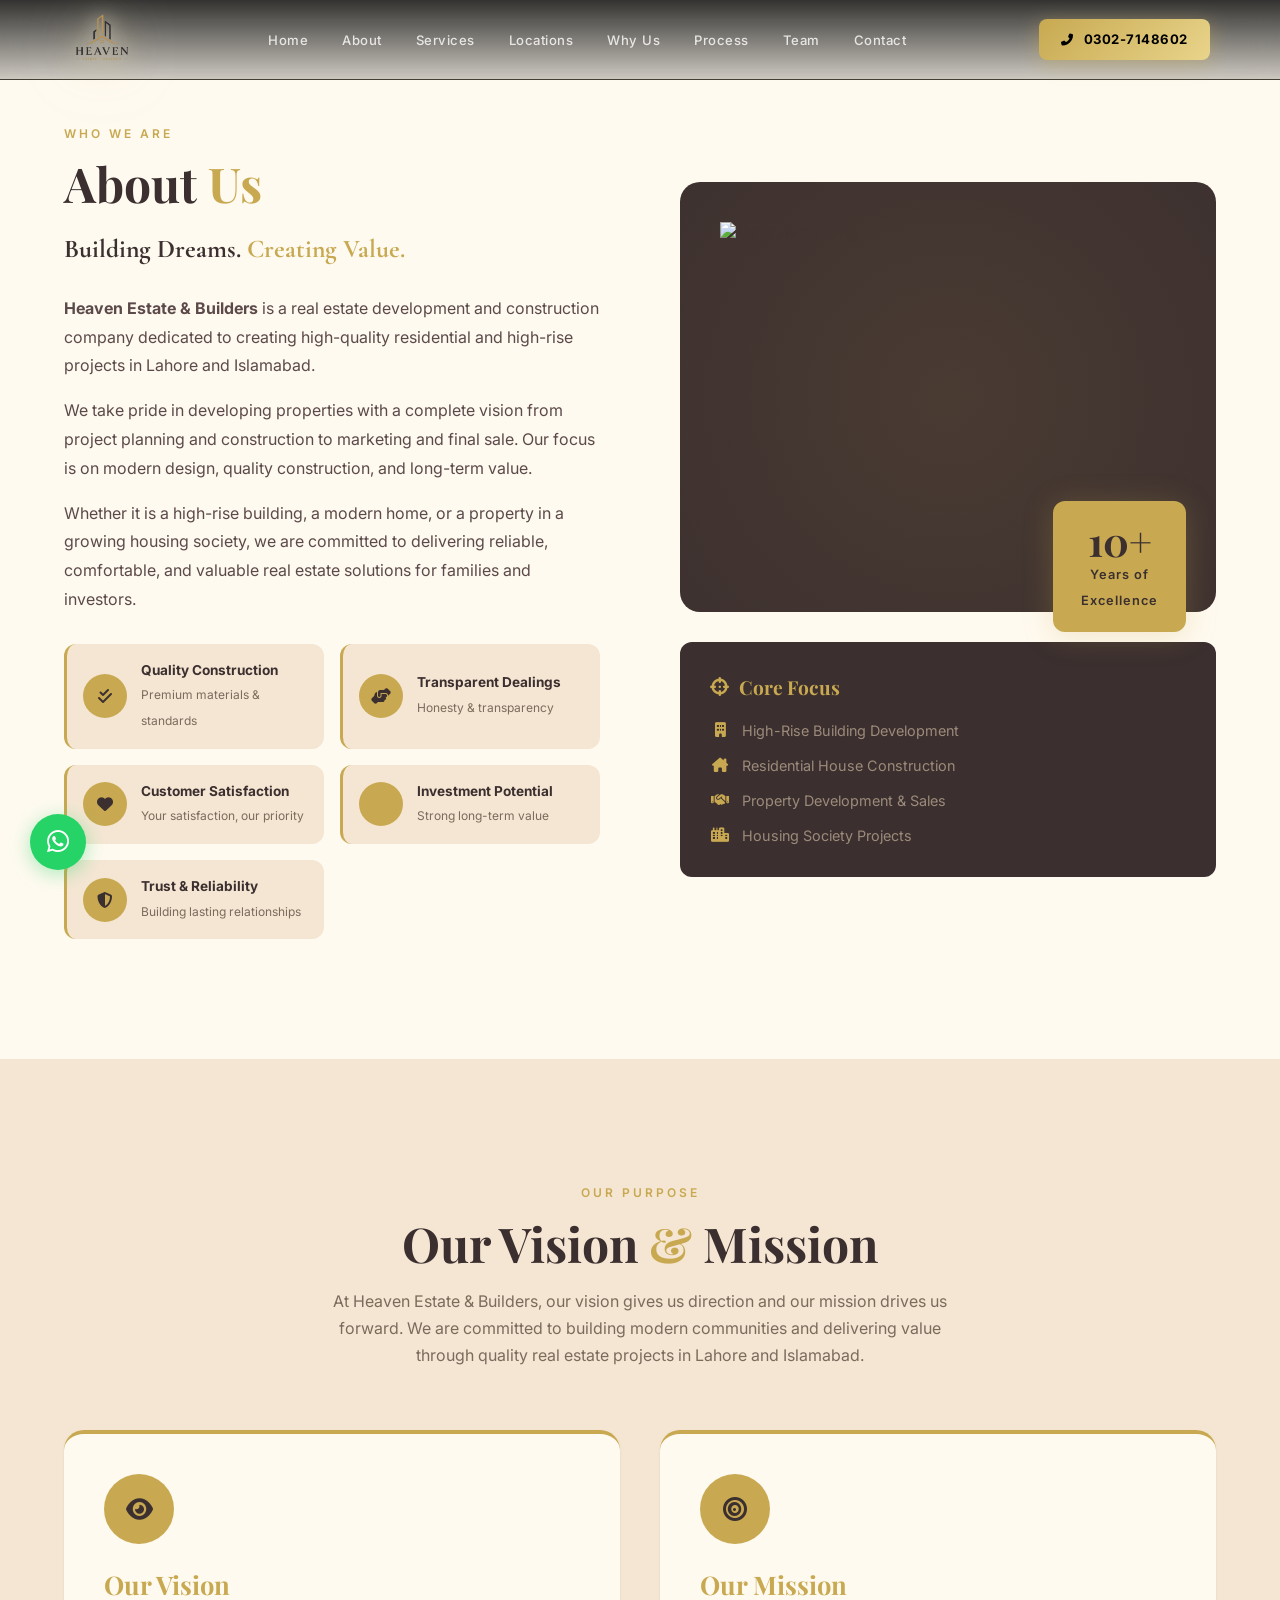
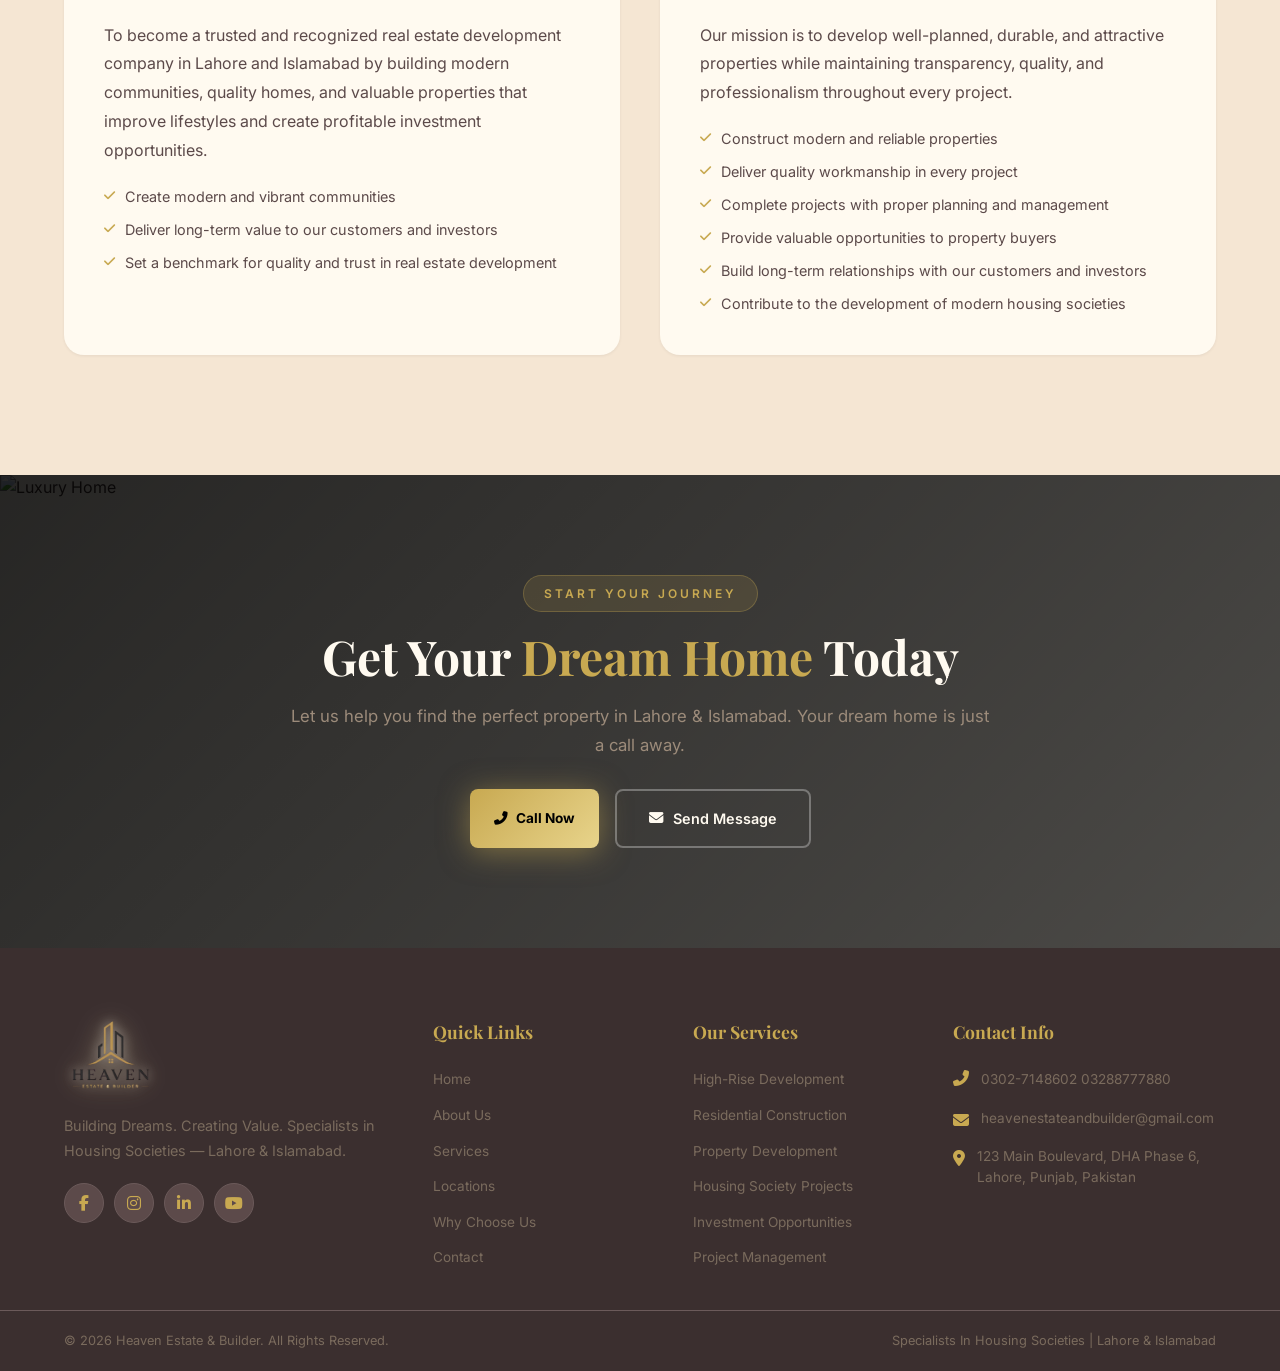
==== about.html @ 67cd6f7b "Multi-page redesign with creamy color scheme" ====
<!DOCTYPE html>
<html lang="en">
<head>
    <meta charset="UTF-8">
    <meta name="viewport" content="width=device-width, initial-scale=1.0">
    <meta http-equiv="Cache-Control" content="no-cache, no-store, must-revalidate">
    <meta http-equiv="Pragma" content="no-cache">
    <meta http-equiv="Expires" content="0">
    <title>About Us | Heaven Estate & Builder</title>
    <meta name="description" content="Learn about Heaven Estate & Builder - our vision, mission, values, and commitment to building quality real estate in Lahore and Islamabad.">
    <link rel="preconnect" href="https://fonts.googleapis.com">
    <link rel="preconnect" href="https://fonts.gstatic.com" crossorigin>
    <link href="https://fonts.googleapis.com/css2?family=Playfair+Display:ital,wght@0,400;0,500;0,600;0,700;0,800;1,400;1,500&family=Inter:wght@300;400;500;600;700&family=Cormorant+Garamond:ital,wght@0,400;0,500;0,600;0,700;1,400;1,500&display=swap" rel="stylesheet">
    <link rel="stylesheet" href="https://cdnjs.cloudflare.com/ajax/libs/font-awesome/6.5.1/css/all.min.css">
    <link rel="stylesheet" href="css/style.css?v=2">
</head>
<body>

    <!-- Preloader -->
    <div id="preloader">
        <div class="preloader-inner">
            <div class="preloader-text-block">
                <div class="preloader-title">HEAVEN</div>
                <div class="preloader-sub">ESTATE & BUILDER</div>
            </div>
            <div class="preloader-bar">
                <div class="preloader-progress"></div>
            </div>
        </div>
    </div>

    <!-- Navigation -->
    <header class="header" id="header">
        <div class="header-container">
            <a href="index.html" class="logo">
                <img src="images/Logo.png" alt="Heaven Estate & Builder" class="logo-img">
            </a>

            <nav class="nav" id="nav">
                <ul class="nav-list">
                    <li><a href="index.html" class="nav-link">Home</a></li>
                    <li><a href="about.html" class="nav-link active">About</a></li>
                    <li><a href="services.html" class="nav-link">Services</a></li>
                    <li><a href="locations.html" class="nav-link">Locations</a></li>
                    <li><a href="why-us.html" class="nav-link">Why Us</a></li>
                    <li><a href="process.html" class="nav-link">Process</a></li>
                    <li><a href="team.html" class="nav-link">Team</a></li>
                    <li><a href="contact.html" class="nav-link">Contact</a></li>
                </ul>
            </nav>

            <div class="header-actions">
                <a href="tel:03027148602" class="header-phone">
                    <i class="fas fa-phone-alt"></i>
                    <span>0302-7148602</span>
                </a>
                <button class="menu-toggle" id="menuToggle" aria-label="Toggle menu">
                    <span></span>
                    <span></span>
                    <span></span>
                </button>
            </div>
        </div>
    </header>

    <!-- Mobile Menu Overlay -->
    <div class="mobile-menu" id="mobileMenu">
        <div class="mobile-menu-content">
            <ul class="mobile-nav-list">
                <li><a href="index.html">Home</a></li>
                <li><a href="about.html">About</a></li>
                <li><a href="services.html">Services</a></li>
                <li><a href="locations.html">Locations</a></li>
                <li><a href="why-us.html">Why Us</a></li>
                <li><a href="process.html">Process</a></li>
                <li><a href="team.html">Team</a></li>
                <li><a href="contact.html">Contact</a></li>
            </ul>
            <div class="mobile-menu-footer">
                <a href="tel:03027148602" class="mobile-phone">
                    <i class="fas fa-phone-alt"></i> 0302-7148602
                </a>
                <a href="tel:03288777880" class="mobile-phone">
                    <i class="fas fa-phone-alt"></i> 03288777880
                </a>
            </div>
        </div>
    </div>

    <!-- About Section -->
    <section id="about" class="section about">
        <div class="container">
            <div class="about-grid">
                <div class="about-content" data-animate="fade-right">
                    <span class="section-label">WHO WE ARE</span>
                    <h2 class="section-title">About <span class="text-gold">Us</span></h2>
                    <h3 class="section-subtitle">Building Dreams. <span class="text-gold">Creating Value.</span></h3>
                    <div class="about-text">
                        <p><strong>Heaven Estate & Builders</strong> is a real estate development and construction company dedicated to creating high-quality residential and high-rise projects in Lahore and Islamabad.</p>
                        <p>We take pride in developing properties with a complete vision from project planning and construction to marketing and final sale. Our focus is on modern design, quality construction, and long-term value.</p>
                        <p>Whether it is a high-rise building, a modern home, or a property in a growing housing society, we are committed to delivering reliable, comfortable, and valuable real estate solutions for families and investors.</p>
                    </div>
                    <div class="about-values">
                        <div class="value-item">
                            <div class="value-icon"><i class="fas fa-check-double"></i></div>
                            <div class="value-content">
                                <strong>Quality Construction</strong>
                                <span>Premium materials & standards</span>
                            </div>
                        </div>
                        <div class="value-item">
                            <div class="value-icon"><i class="fas fa-handshake-angle"></i></div>
                            <div class="value-content">
                                <strong>Transparent Dealings</strong>
                                <span>Honesty & transparency</span>
                            </div>
                        </div>
                        <div class="value-item">
                            <div class="value-icon"><i class="fas fa-heart"></i></div>
                            <div class="value-content">
                                <strong>Customer Satisfaction</strong>
                                <span>Your satisfaction, our priority</span>
                            </div>
                        </div>
                        <div class="value-item">
                            <div class="value-icon"><i class="fas fa-trending-up"></i></div>
                            <div class="value-content">
                                <strong>Investment Potential</strong>
                                <span>Strong long-term value</span>
                            </div>
                        </div>
                        <div class="value-item">
                            <div class="value-icon"><i class="fas fa-shield-halved"></i></div>
                            <div class="value-content">
                                <strong>Trust & Reliability</strong>
                                <span>Building lasting relationships</span>
                            </div>
                        </div>
                    </div>
                </div>
                <div class="about-visual" data-animate="fade-left">
                    <div class="about-image-stack">
                        <div class="about-img-main">
                            <img src="https://images.unsplash.com/photo-1545324418-cc1a3fa10c00?w=600&q=80" alt="Modern Building" class="about-building-img">
                        </div>
                        <div class="about-experience">
                            <span class="exp-number">10+</span>
                            <span class="exp-text">Years of<br>Excellence</span>
                        </div>
                    </div>
                    <div class="core-focus">
                        <h4><i class="fas fa-crosshairs"></i> Core Focus</h4>
                        <ul>
                            <li><i class="fas fa-building"></i> High-Rise Building Development</li>
                            <li><i class="fas fa-house-chimney"></i> Residential House Construction</li>
                            <li><i class="fas fa-handshake"></i> Property Development & Sales</li>
                            <li><i class="fas fa-city"></i> Housing Society Projects</li>
                        </ul>
                    </div>
                </div>
            </div>
        </div>
    </section>

    <!-- Vision & Mission -->
    <section class="section vision-mission">
        <div class="container">
            <div class="vm-header" data-animate="fade-up">
                <span class="section-label">OUR PURPOSE</span>
                <h2 class="section-title">Our Vision <span class="text-gold">&</span> Mission</h2>
                <p class="section-desc">At Heaven Estate & Builders, our vision gives us direction and our mission drives us forward. We are committed to building modern communities and delivering value through quality real estate projects in Lahore and Islamabad.</p>
            </div>
            <div class="vm-grid">
                <div class="vm-card" data-animate="fade-right">
                    <div class="vm-card-icon">
                        <i class="fas fa-eye"></i>
                    </div>
                    <h3>Our Vision</h3>
                    <p>To become a trusted and recognized real estate development company in Lahore and Islamabad by building modern communities, quality homes, and valuable properties that improve lifestyles and create profitable investment opportunities.</p>
                    <ul class="vm-list">
                        <li><i class="fas fa-check"></i> Create modern and vibrant communities</li>
                        <li><i class="fas fa-check"></i> Deliver long-term value to our customers and investors</li>
                        <li><i class="fas fa-check"></i> Set a benchmark for quality and trust in real estate development</li>
                    </ul>
                </div>
                <div class="vm-card" data-animate="fade-left">
                    <div class="vm-card-icon">
                        <i class="fas fa-bullseye"></i>
                    </div>
                    <h3>Our Mission</h3>
                    <p>Our mission is to develop well-planned, durable, and attractive properties while maintaining transparency, quality, and professionalism throughout every project.</p>
                    <ul class="vm-list">
                        <li><i class="fas fa-check"></i> Construct modern and reliable properties</li>
                        <li><i class="fas fa-check"></i> Deliver quality workmanship in every project</li>
                        <li><i class="fas fa-check"></i> Complete projects with proper planning and management</li>
                        <li><i class="fas fa-check"></i> Provide valuable opportunities to property buyers</li>
                        <li><i class="fas fa-check"></i> Build long-term relationships with our customers and investors</li>
                        <li><i class="fas fa-check"></i> Contribute to the development of modern housing societies</li>
                    </ul>
                </div>
            </div>
        </div>
    </section>

    <!-- CTA Banner -->
    <section class="cta-banner">
        <div class="cta-bg">
            <img src="https://images.unsplash.com/photo-1600596542815-ffad4c1539a9?w=1920&q=80" alt="Luxury Home" class="cta-bg-img">
            <div class="cta-overlay"></div>
        </div>
        <div class="container">
            <div class="cta-content" data-animate="fade-up">
                <span class="cta-label">START YOUR JOURNEY</span>
                <h2>Get Your <span class="text-gold">Dream Home</span> Today</h2>
                <p>Let us help you find the perfect property in Lahore & Islamabad. Your dream home is just a call away.</p>
                <div class="cta-buttons">
                    <a href="tel:03027148602" class="btn btn-primary">
                        <i class="fas fa-phone-alt"></i>
                        <span>Call Now</span>
                    </a>
                    <a href="contact.html" class="btn btn-outline-light">
                        <i class="fas fa-envelope"></i>
                        <span>Send Message</span>
                    </a>
                </div>
            </div>
        </div>
    </section>

    <!-- Footer -->
    <footer class="footer">
        <div class="footer-main">
            <div class="container">
                <div class="footer-grid">
                    <div class="footer-brand">
                        <a href="index.html" class="footer-logo">
                            <img src="images/Logo.png" alt="Heaven Estate & Builder" class="footer-logo-img">
                        </a>
                        <p>Building Dreams. Creating Value. Specialists in Housing Societies — Lahore & Islamabad.</p>
                        <div class="footer-social">
                            <a href="#"><i class="fab fa-facebook-f"></i></a>
                            <a href="#"><i class="fab fa-instagram"></i></a>
                            <a href="#"><i class="fab fa-linkedin-in"></i></a>
                            <a href="#"><i class="fab fa-youtube"></i></a>
                        </div>
                    </div>
                    <div class="footer-links">
                        <h4>Quick Links</h4>
                        <ul>
                            <li><a href="index.html">Home</a></li>
                            <li><a href="about.html">About Us</a></li>
                            <li><a href="services.html">Services</a></li>
                            <li><a href="locations.html">Locations</a></li>
                            <li><a href="why-us.html">Why Choose Us</a></li>
                            <li><a href="contact.html">Contact</a></li>
                        </ul>
                    </div>
                    <div class="footer-links">
                        <h4>Our Services</h4>
                        <ul>
                            <li><a href="services.html">High-Rise Development</a></li>
                            <li><a href="services.html">Residential Construction</a></li>
                            <li><a href="services.html">Property Development</a></li>
                            <li><a href="services.html">Housing Society Projects</a></li>
                            <li><a href="services.html">Investment Opportunities</a></li>
                            <li><a href="services.html">Project Management</a></li>
                        </ul>
                    </div>
                    <div class="footer-contact">
                        <h4>Contact Info</h4>
                        <div class="fc-item">
                            <i class="fas fa-phone-alt"></i>
                            <div>
                                <a href="tel:03027148602">0302-7148602</a>
                                <a href="tel:03288777880">03288777880</a>
                            </div>
                        </div>
                        <div class="fc-item">
                            <i class="fas fa-envelope"></i>
                            <a href="mailto:heavenestateandbuilder@gmail.com">heavenestateandbuilder@gmail.com</a>
                        </div>
                        <div class="fc-item">
                            <i class="fas fa-location-dot"></i>
                            <p>123 Main Boulevard, DHA Phase 6,<br>Lahore, Punjab, Pakistan</p>
                        </div>
                    </div>
                </div>
            </div>
        </div>
        <div class="footer-bottom">
            <div class="container">
                <p>&copy; 2026 Heaven Estate & Builder. All Rights Reserved.</p>
                <p>Specialists In Housing Societies | Lahore & Islamabad</p>
            </div>
        </div>
    </footer>

    <!-- Back to Top -->
    <button class="back-to-top" id="backToTop" aria-label="Back to top">
        <i class="fas fa-chevron-up"></i>
    </button>

    <!-- WhatsApp -->
    <a href="https://wa.me/923027148602" class="whatsapp-float" target="_blank" aria-label="Chat on WhatsApp">
        <i class="fab fa-whatsapp"></i>
    </a>

    <script src="js/main.js?v=2"></script>
</body>
</html>
---- css/style.css ----
/* ============================================
   HEAVEN ESTATE & BUILDER - Premium Website
   Modern Luxury Real Estate Theme
   ============================================ */

:root {
    --gold: #C8A951;
    --gold-light: #E8D48B;
    --gold-dark: #A8893E;
    --gold-rgb: 200, 169, 81;
    --black: #3B2F2F;
    --black-soft: #4A3C3C;
    --black-card: #5C4A4A;
    --black-border: #6B5A5A;
    --white: #FFFAF0;
    --off-white: #FFF8EE;
    --cream: #F5E6D3;
    --gray: #7A6B5D;
    --gray-light: #9C8B7A;
    --text: #3B2F2F;
    --text-light: #5C4A4A;
    --font-heading: 'Playfair Display', Georgia, serif;
    --font-body: 'Inter', -apple-system, sans-serif;
    --font-accent: 'Cormorant Garamond', Georgia, serif;
    --shadow-sm: 0 1px 3px rgba(59,47,47,0.08);
    --shadow-md: 0 4px 20px rgba(59,47,47,0.1);
    --shadow-lg: 0 10px 40px rgba(59,47,47,0.15);
    --shadow-xl: 0 20px 60px rgba(59,47,47,0.2);
    --shadow-gold: 0 4px 30px rgba(var(--gold-rgb), 0.25);
    --radius: 12px;
    --radius-lg: 20px;
    --transition: all 0.3s cubic-bezier(0.4, 0, 0.2, 1);
}

*, *::before, *::after {
    margin: 0;
    padding: 0;
    box-sizing: border-box;
}

html {
    scroll-behavior: smooth;
    scroll-padding-top: 70px;
}

body {
    font-family: var(--font-body);
    color: var(--text);
    background: var(--white);
    line-height: 1.6;
    overflow-x: hidden;
    -webkit-font-smoothing: antialiased;
}

a {
    text-decoration: none;
    color: inherit;
    transition: var(--transition);
}

ul { list-style: none; }

.container {
    max-width: 1200px;
    margin: 0 auto;
    padding: 0 24px;
}

.section {
    padding: 120px 0;
}

.text-gold { color: var(--gold); }

/* ---------- Preloader ---------- */
#preloader {
    position: fixed;
    inset: 0;
    background: var(--black);
    z-index: 99999;
    display: flex;
    align-items: center;
    justify-content: center;
    transition: opacity 0.6s, visibility 0.6s;
    overflow: hidden;
}

#preloader.loaded {
    opacity: 0;
    visibility: hidden;
}

.preloader-inner {
    text-align: center;
    padding: 0 20px;
}

.preloader-text-block {
    margin-bottom: 20px;
}

.preloader-title {
    font-family: 'Playfair Display', serif;
    font-size: 40px;
    font-weight: 700;
    color: #fff;
    letter-spacing: 10px;
    display: inline-block;
    margin-left: 10px;
}

.preloader-sub {
    font-family: 'Inter', sans-serif;
    font-size: 11px;
    font-weight: 600;
    color: var(--gold);
    letter-spacing: 5px;
    margin-top: 6px;
    display: inline-block;
    margin-left: 5px;
}

.preloader-bar {
    width: 200px;
    height: 2px;
    background: rgba(255,255,255,0.15);
    margin: 0 auto;
    border-radius: 2px;
    overflow: hidden;
}

.preloader-progress {
    width: 0%;
    height: 100%;
    background: var(--gold);
    border-radius: 2px;
    animation: preloaderProgress 1.5s ease forwards;
}

@keyframes preloaderProgress {
    to { width: 100%; }
}

/* ---------- Section Labels & Titles ---------- */
.section-label {
    display: inline-block;
    font-size: 0.75rem;
    font-weight: 600;
    letter-spacing: 3px;
    text-transform: uppercase;
    color: var(--gold);
    margin-bottom: 12px;
}

.section-label.light { color: var(--gold-light); }

.section-title {
    font-family: var(--font-heading);
    font-size: clamp(2rem, 4vw, 3rem);
    font-weight: 700;
    color: var(--text);
    line-height: 1.2;
    margin-bottom: 16px;
}

.section-title.light { color: var(--white); }

.section-desc {
    font-size: 1rem;
    color: var(--gray);
    max-width: 650px;
    line-height: 1.7;
}

.section-desc.light { color: var(--gray-light); }

/* ---------- Header ---------- */
.header {
    position: fixed;
    top: 0;
    left: 0;
    width: 100%;
    z-index: 1000;
    padding: 12px 0;
    transition: var(--transition);
    background: linear-gradient(180deg, rgba(0, 0, 0, 0.8) 0%, rgba(0, 0, 0, 0.2) 100%);
    backdrop-filter: blur(15px);
    border-bottom: 1px solid rgba(200, 169, 81, 0.1);
}

.header.scrolled {
    background: rgba(0, 0, 0, 0.95);
    padding: 8px 0;
    backdrop-filter: blur(25px);
    box-shadow: 0 4px 40px rgba(0, 0, 0, 0.6);
    border-bottom: 1px solid rgba(200, 169, 81, 0.25);
}

.header-container {
    max-width: 1200px;
    margin: 0 auto;
    padding: 0 30px;
    display: flex;
    align-items: center;
    justify-content: space-between;
}

.logo {
    display: flex;
    align-items: center;
    gap: 0;
}

.logo-img {
    height: 55px;
    width: auto;
    object-fit: contain;
    filter: drop-shadow(0 0 10px rgba(255, 255, 255, 0.9)) drop-shadow(0 0 25px rgba(255, 255, 255, 0.5)) drop-shadow(0 4px 15px rgba(200, 169, 81, 0.5));
    transition: var(--transition);
}

.logo:hover .logo-img {
    transform: scale(1.08);
    filter: drop-shadow(0 0 15px rgba(255, 255, 255, 1)) drop-shadow(0 0 40px rgba(255, 255, 255, 0.7)) drop-shadow(0 6px 25px rgba(200, 169, 81, 0.7));
}

.footer-logo-img {
    height: 80px;
    width: auto;
    object-fit: contain;
    filter: drop-shadow(0 0 6px rgba(255, 255, 255, 0.6)) drop-shadow(0 0 15px rgba(255, 255, 255, 0.3)) drop-shadow(0 2px 10px rgba(200, 169, 81, 0.3));
}

.owner-photo {
    width: 160px;
    height: 160px;
    border-radius: 50%;
    object-fit: cover;
    border: 4px solid var(--gold);
    display: block;
    margin: 0 auto;
    transition: var(--transition);
}

.owner-card:hover .owner-photo {
    transform: scale(1.05);
    box-shadow: 0 0 30px rgba(200, 169, 81, 0.3);
}

.nav-list {
    display: flex;
    gap: 2px;
}

.nav-link {
    font-size: 0.82rem;
    font-weight: 500;
    color: rgba(255, 255, 255, 0.8);
    padding: 10px 16px;
    border-radius: 8px;
    position: relative;
    transition: var(--transition);
    letter-spacing: 0.5px;
}

.nav-link:hover,
.nav-link.active {
    color: var(--gold-light);
    background: rgba(200, 169, 81, 0.12);
}

.nav-link::after {
    content: '';
    position: absolute;
    bottom: 4px;
    left: 50%;
    transform: translateX(-50%);
    width: 0;
    height: 2px;
    background: var(--gold);
    transition: var(--transition);
    border-radius: 2px;
}

.nav-link:hover::after,
.nav-link.active::after {
    width: 30px;
}

.header-actions {
    display: flex;
    align-items: center;
    gap: 16px;
}

.header-phone {
    display: flex;
    align-items: center;
    gap: 10px;
    background: linear-gradient(135deg, var(--gold) 0%, var(--gold-light) 100%);
    color: #000;
    padding: 10px 22px;
    border-radius: 8px;
    font-weight: 700;
    font-size: 0.82rem;
    transition: var(--transition);
    box-shadow: 0 4px 20px rgba(200, 169, 81, 0.4);
    letter-spacing: 0.5px;
}

.header-phone:hover {
    transform: translateY(-2px);
    box-shadow: 0 6px 30px rgba(200, 169, 81, 0.6);
}

.header-phone i {
    font-size: 0.75rem;
}

.menu-toggle {
    display: none;
    flex-direction: column;
    gap: 6px;
    background: none;
    border: none;
    cursor: pointer;
    padding: 8px;
}

.menu-toggle span {
    width: 28px;
    height: 2px;
    background: var(--white);
    border-radius: 2px;
    transition: var(--transition);
}

.menu-toggle.active span:nth-child(1) {
    transform: rotate(45deg) translate(6px, 6px);
}

.menu-toggle.active span:nth-child(2) { opacity: 0; }

.menu-toggle.active span:nth-child(3) {
    transform: rotate(-45deg) translate(6px, -6px);
}

/* ---------- Mobile Menu ---------- */
.mobile-menu {
    position: fixed;
    inset: 0;
    background: rgba(13, 13, 13, 0.98);
    z-index: 999;
    display: flex;
    align-items: center;
    justify-content: center;
    opacity: 0;
    visibility: hidden;
    transition: var(--transition);
    backdrop-filter: blur(20px);
}

.mobile-menu.active {
    opacity: 1;
    visibility: visible;
}

.mobile-nav-list {
    text-align: center;
}

.mobile-nav-list li {
    margin: 8px 0;
}

.mobile-nav-list a {
    font-family: var(--font-heading);
    font-size: 2rem;
    color: var(--white);
    font-weight: 500;
    transition: var(--transition);
}

.mobile-nav-list a:hover {
    color: var(--gold);
}

.mobile-menu-footer {
    margin-top: 40px;
    text-align: center;
}

.mobile-phone {
    display: block;
    color: var(--gray-light);
    font-size: 1rem;
    margin: 8px 0;
}

.mobile-phone:hover { color: var(--gold); }

/* ---------- Hero ---------- */
.hero {
    position: relative;
    min-height: 100vh;
    display: flex;
    flex-direction: column;
    align-items: center;
    justify-content: center;
    overflow: hidden;
    background: #0a0a0a;
}

.hero-bg {
    position: absolute;
    inset: 0;
    background: url('https://images.unsplash.com/photo-1486406146926-c627a92ad1ab?w=1920&q=80') center/cover no-repeat;
}

.hero-bg::after {
    content: '';
    position: absolute;
    inset: 0;
    background: linear-gradient(
        to bottom,
        rgba(0, 0, 0, 0.6) 0%,
        rgba(0, 0, 0, 0.4) 30%,
        rgba(0, 0, 0, 0.5) 60%,
        rgba(10, 10, 10, 1) 100%
    );
}

.hero-gradient {
    position: absolute;
    inset: 0;
    background: 
        radial-gradient(ellipse at 20% 30%, rgba(200, 169, 81, 0.2) 0%, transparent 50%),
        radial-gradient(ellipse at 80% 20%, rgba(232, 212, 139, 0.15) 0%, transparent 45%),
        radial-gradient(ellipse at 50% 70%, rgba(200, 169, 81, 0.1) 0%, transparent 50%);
    z-index: 1;
}

.hero-pattern {
    position: absolute;
    inset: 0;
    background-image: 
        linear-gradient(rgba(200, 169, 81, 0.03) 1px, transparent 1px),
        linear-gradient(90deg, rgba(200, 169, 81, 0.03) 1px, transparent 1px);
    background-size: 80px 80px;
    z-index: 1;
}

.hero-particles {
    position: absolute;
    inset: 0;
    pointer-events: none;
    z-index: 2;
}

.hero-glow {
    position: absolute;
    top: 50%;
    left: 50%;
    transform: translate(-50%, -50%);
    width: 400px;
    height: 400px;
    background: radial-gradient(circle, rgba(200, 169, 81, 0.12) 0%, transparent 70%);
    border-radius: 50%;
    animation: glowPulse 4s ease-in-out infinite;
    z-index: 2;
}

@keyframes glowPulse {
    0%, 100% { transform: translate(-50%, -50%) scale(1); opacity: 0.6; }
    50% { transform: translate(-50%, -50%) scale(1.2); opacity: 1; }
}

.hero-content {
    position: relative;
    z-index: 4;
    text-align: center;
    max-width: 800px;
    padding: 0 24px;
    padding-top: 60px;
    padding-bottom: 20px;
}

.hero-badge {
    display: inline-flex;
    align-items: center;
    gap: 12px;
    margin-bottom: 20px;
    padding: 10px 24px;
    background: rgba(0, 0, 0, 0.7);
    border: 2px solid rgba(200, 169, 81, 0.5);
    border-radius: 50px;
    backdrop-filter: blur(20px);
    box-shadow: 0 4px 30px rgba(0, 0, 0, 0.5);
}

.badge-diamond {
    width: 8px;
    height: 8px;
    background: var(--gold);
    transform: rotate(45deg);
    box-shadow: 0 0 10px rgba(200, 169, 81, 0.5);
}

.hero-badge span {
    font-size: 0.7rem;
    font-weight: 600;
    letter-spacing: 3px;
    color: var(--gold-light);
}

.hero-title {
    margin-bottom: 14px;
}

.title-line-1 {
    display: block;
    font-family: var(--font-heading);
    font-size: clamp(2rem, 6vw, 6rem);
    font-weight: 800;
    color: #FFFFFF;
    letter-spacing: 8px;
    line-height: 1;
    text-shadow: 0 0 60px rgba(200, 169, 81, 0.5), 0 4px 30px rgba(0, 0, 0, 0.8), 0 2px 10px rgba(0, 0, 0, 0.9);
}

.title-line-2 {
    display: block;
    font-family: var(--font-heading);
    font-size: clamp(0.8rem, 2vw, 1.5rem);
    font-weight: 500;
    color: var(--gold-light);
    letter-spacing: 6px;
    margin-top: 8px;
    text-shadow: 0 2px 20px rgba(200, 169, 81, 0.5), 0 2px 10px rgba(0, 0, 0, 0.8);
}

.hero-tagline {
    font-family: var(--font-accent);
    font-size: clamp(1rem, 2vw, 1.8rem);
    color: #FFFFFF;
    margin-bottom: 14px;
    font-style: italic;
    text-shadow: 0 2px 20px rgba(0, 0, 0, 0.8);
}

.hero-description {
    font-size: 0.9rem;
    color: #E5E7EB;
    max-width: 500px;
    margin: 0 auto 28px;
    line-height: 1.7;
    text-shadow: 0 2px 10px rgba(0, 0, 0, 0.8);
}

.hero-cta {
    display: flex;
    align-items: center;
    justify-content: center;
    gap: 12px;
    margin-bottom: 28px;
    flex-wrap: wrap;
}

.btn {
    display: inline-flex;
    align-items: center;
    gap: 8px;
    padding: 12px 24px;
    border-radius: 8px;
    font-weight: 600;
    font-size: 0.85rem;
    cursor: pointer;
    transition: var(--transition);
    border: none;
    font-family: var(--font-body);
}

.btn-primary {
    background: linear-gradient(135deg, var(--gold) 0%, var(--gold-light) 100%);
    color: #000000;
    box-shadow: 0 4px 30px rgba(200, 169, 81, 0.5);
    font-weight: 700;
}

.btn-primary:hover {
    background: linear-gradient(135deg, var(--gold-light) 0%, #FFFFFF 100%);
    transform: translateY(-3px);
    box-shadow: 0 8px 40px rgba(200, 169, 81, 0.6);
}

.btn-secondary {
    background: rgba(0, 0, 0, 0.5);
    color: #FFFFFF;
    border: 2px solid rgba(200, 169, 81, 0.6);
    backdrop-filter: blur(15px);
    font-weight: 600;
}

.btn-secondary:hover {
    border-color: var(--gold);
    background: rgba(200, 169, 81, 0.2);
    transform: translateY(-3px);
    box-shadow: 0 4px 30px rgba(200, 169, 81, 0.3);
}

.btn-full { width: 100%; justify-content: center; }

.hero-locations {
    display: flex;
    justify-content: center;
    gap: 20px;
    margin-bottom: 60px;
}

.location-badge {
    display: flex;
    align-items: center;
    gap: 8px;
    padding: 10px 22px;
    background: rgba(0, 0, 0, 0.7);
    border: 2px solid rgba(200, 169, 81, 0.6);
    border-radius: 50px;
    color: #FFFFFF;
    font-size: 0.85rem;
    font-weight: 600;
    backdrop-filter: blur(20px);
    transition: var(--transition);
    letter-spacing: 1px;
    box-shadow: 0 4px 20px rgba(0, 0, 0, 0.4), inset 0 1px 0 rgba(255, 255, 255, 0.1);
}

.location-badge:hover {
    background: rgba(200, 169, 81, 0.25);
    border-color: var(--gold);
    transform: translateY(-3px);
    box-shadow: 0 8px 30px rgba(200, 169, 81, 0.3);
}

.location-badge i { 
    color: var(--gold-light); 
    font-size: 1rem;
}

.hero-scroll {
    position: absolute;
    bottom: 80px;
    left: 50%;
    transform: translateX(-50%);
    z-index: 4;
}

.scroll-indicator {
    display: flex;
    flex-direction: column;
    align-items: center;
    gap: 12px;
}

.scroll-indicator span {
    font-size: 0.7rem;
    letter-spacing: 2px;
    text-transform: uppercase;
    color: #FFFFFF;
    text-shadow: 0 2px 10px rgba(0, 0, 0, 0.8);
}

.scroll-line {
    width: 2px;
    height: 50px;
    background: linear-gradient(to bottom, var(--gold-light), rgba(200, 169, 81, 0.2));
    animation: scrollPulse 2s infinite;
    box-shadow: 0 0 10px rgba(200, 169, 81, 0.5);
}

@keyframes scrollPulse {
    0%, 100% { opacity: 1; transform: scaleY(1); }
    50% { opacity: 0.5; transform: scaleY(0.7); }
}

.hero-stats {
    position: relative;
    width: 100%;
    display: flex;
    justify-content: center;
    align-items: center;
    gap: 30px;
    padding: 14px 24px;
    background: rgba(0, 0, 0, 0.9);
    border-top: 1px solid rgba(200, 169, 81, 0.3);
    backdrop-filter: blur(20px);
    z-index: 5;
    margin-top: auto;
}

.stat {
    text-align: center;
}

.stat-number {
    font-family: var(--font-heading);
    font-size: 1.5rem;
    font-weight: 700;
    color: var(--gold-light);
    text-shadow: 0 0 20px rgba(200, 169, 81, 0.3);
}

.stat-suffix {
    font-family: var(--font-heading);
    font-size: 0.9rem;
    color: var(--gold-light);
}

.stat-label {
    display: block;
    font-size: 0.65rem;
    color: var(--gray-light);
    letter-spacing: 1px;
    margin-top: 2px;
}

.stat-divider {
    width: 1px;
    height: 35px;
    background: var(--black-border);
}

/* ---------- About ---------- */
.about { background: var(--white); overflow: hidden; }

.about-grid {
    display: grid;
    grid-template-columns: 1fr 1fr;
    gap: 80px;
    align-items: center;
}

.section-subtitle {
    font-family: var(--font-accent);
    font-size: 1.6rem;
    color: var(--text);
    margin-bottom: 24px;
}

.about-text p {
    color: var(--text-light);
    margin-bottom: 16px;
    line-height: 1.8;
}

.about-values {
    display: grid;
    grid-template-columns: 1fr 1fr;
    gap: 16px;
    margin-top: 30px;
}

.value-item {
    display: flex;
    align-items: center;
    gap: 14px;
    padding: 16px;
    background: var(--cream);
    border-radius: var(--radius);
    border-left: 3px solid var(--gold);
    transition: var(--transition);
}

.value-item:hover {
    transform: translateX(5px);
    box-shadow: var(--shadow-md);
}

.value-icon {
    width: 44px;
    height: 44px;
    background: var(--gold);
    border-radius: 50%;
    display: flex;
    align-items: center;
    justify-content: center;
    color: var(--black);
    font-size: 1rem;
    flex-shrink: 0;
}

.value-content strong {
    display: block;
    font-size: 0.85rem;
    color: var(--text);
}

.value-content span {
    font-size: 0.75rem;
    color: var(--gray);
}

.about-visual { position: relative; }

.about-image-stack { position: relative; }

.about-img-main {
    background: var(--black);
    border-radius: var(--radius-lg);
    padding: 40px;
    position: relative;
    overflow: hidden;
}

.about-img-main::before {
    content: '';
    position: absolute;
    top: -50%;
    right: -50%;
    width: 200%;
    height: 200%;
    background: radial-gradient(circle, rgba(var(--gold-rgb), 0.1) 0%, transparent 60%);
}

.building-svg {
    width: 100%;
    max-width: 300px;
    margin: 0 auto;
    display: block;
}

.about-experience {
    position: absolute;
    bottom: -20px;
    right: 30px;
    background: var(--gold);
    color: var(--black);
    padding: 20px 28px;
    border-radius: var(--radius);
    text-align: center;
    box-shadow: var(--shadow-gold);
    z-index: 2;
}

.exp-number {
    display: block;
    font-family: var(--font-heading);
    font-size: 2.5rem;
    font-weight: 700;
    line-height: 1;
}

.exp-text {
    font-size: 0.8rem;
    font-weight: 600;
    letter-spacing: 1px;
}

.core-focus {
    background: var(--black);
    color: var(--white);
    padding: 30px;
    border-radius: var(--radius);
    margin-top: 30px;
}

.core-focus h4 {
    font-family: var(--font-heading);
    font-size: 1.2rem;
    color: var(--gold);
    margin-bottom: 16px;
    display: flex;
    align-items: center;
    gap: 10px;
}

.core-focus ul {
    display: flex;
    flex-direction: column;
    gap: 12px;
}

.core-focus li {
    display: flex;
    align-items: center;
    gap: 12px;
    font-size: 0.9rem;
    color: var(--gray-light);
}

.core-focus li i {
    color: var(--gold);
    width: 20px;
    text-align: center;
}

/* ---------- Vision & Mission ---------- */
.vision-mission { background: var(--cream); }

.vm-header {
    text-align: center;
    margin-bottom: 60px;
}

.vm-header .section-desc { margin: 0 auto; }

.vm-grid {
    display: grid;
    grid-template-columns: 1fr 1fr;
    gap: 40px;
}

.vm-card {
    background: var(--white);
    padding: 40px;
    border-radius: var(--radius-lg);
    box-shadow: var(--shadow-sm);
    border-top: 4px solid var(--gold);
    transition: var(--transition);
}

.vm-card:hover {
    transform: translateY(-8px);
    box-shadow: var(--shadow-lg);
}

.vm-card-icon {
    width: 70px;
    height: 70px;
    background: var(--gold);
    border-radius: 50%;
    display: flex;
    align-items: center;
    justify-content: center;
    font-size: 1.5rem;
    color: var(--black);
    margin-bottom: 20px;
}

.vm-card h3 {
    font-family: var(--font-heading);
    font-size: 1.6rem;
    color: var(--gold);
    margin-bottom: 16px;
}

.vm-card > p {
    color: var(--text-light);
    line-height: 1.8;
    margin-bottom: 20px;
}

.vm-list {
    display: flex;
    flex-direction: column;
    gap: 10px;
}

.vm-list li {
    display: flex;
    align-items: center;
    gap: 10px;
    font-size: 0.9rem;
    color: var(--text-light);
}

.vm-list li i {
    color: var(--gold);
    font-size: 0.8rem;
}

/* ---------- Services ---------- */
.services { background: var(--white); }

.services-header {
    text-align: center;
    margin-bottom: 60px;
}

.services-header .section-desc { margin: 0 auto; }

.services-grid {
    display: grid;
    grid-template-columns: repeat(3, 1fr);
    gap: 30px;
}

.service-card {
    background: var(--white);
    padding: 36px 30px;
    border-radius: var(--radius-lg);
    border: 1px solid var(--black-border);
    transition: var(--transition);
    position: relative;
    overflow: hidden;
}

.service-card::before {
    content: '';
    position: absolute;
    top: 0;
    left: 0;
    right: 0;
    height: 4px;
    background: var(--gold);
    transform: scaleX(0);
    transform-origin: left;
    transition: transform 0.4s ease;
}

.service-card:hover {
    transform: translateY(-8px);
    box-shadow: var(--shadow-lg);
    border-color: var(--gold);
}

.service-card:hover::before {
    transform: scaleX(1);
}

.service-icon-wrapper {
    display: flex;
    align-items: center;
    justify-content: space-between;
    margin-bottom: 20px;
}

.service-icon {
    width: 60px;
    height: 60px;
    background: var(--black);
    border-radius: var(--radius);
    display: flex;
    align-items: center;
    justify-content: center;
    font-size: 1.4rem;
    color: var(--gold);
    transition: var(--transition);
}

.service-card:hover .service-icon {
    background: var(--gold);
    color: var(--black);
    transform: rotate(-5deg) scale(1.1);
}

.service-number {
    font-family: var(--font-heading);
    font-size: 2rem;
    font-weight: 700;
    color: rgba(var(--gold-rgb), 0.5);
}

.service-card h3 {
    font-family: var(--font-heading);
    font-size: 1.15rem;
    color: var(--text);
    margin-bottom: 12px;
    line-height: 1.3;
}

.service-card p {
    font-size: 0.9rem;
    color: var(--gray);
    line-height: 1.7;
    margin-bottom: 16px;
}

.service-link {
    display: flex;
    align-items: center;
    gap: 8px;
    color: var(--gold);
    font-weight: 600;
    font-size: 0.85rem;
    opacity: 0;
    transform: translateX(-10px);
    transition: var(--transition);
}

.service-card:hover .service-link {
    opacity: 1;
    transform: translateX(0);
}

/* ---------- Locations ---------- */
.locations {
    background: var(--black);
    color: var(--white);
    overflow: hidden;
}

.locations-header {
    text-align: center;
    margin-bottom: 60px;
}

.locations-header .section-desc { margin: 0 auto; }

.locations-grid {
    display: grid;
    grid-template-columns: 1fr 1fr;
    gap: 40px;
}

.location-card {
    background: var(--black-card);
    border-radius: var(--radius-lg);
    overflow: hidden;
    border: 1px solid var(--black-border);
    transition: var(--transition);
}

.location-card:hover {
    transform: translateY(-8px);
    border-color: var(--gold);
}

.location-visual {
    position: relative;
    height: 320px;
    overflow: hidden;
}

.location-bg {
    position: absolute;
    top: 0;
    left: 0;
    width: 100%;
    height: 100%;
    display: block;
    object-fit: cover;
    object-position: center;
    transition: transform 0.6s ease;
}

.location-bg.lahore {
    background: linear-gradient(135deg, #1a1a1a, #2a2a2a);
}

.location-bg.islamabad {
    background: linear-gradient(135deg, #1a1a1a, #2a2a2a);
}

.location-card:hover .location-bg {
    transform: scale(1.1);
}

.location-overlay {
    position: absolute;
    inset: 0;
    background: linear-gradient(to top, rgba(13,13,13,0.9) 0%, transparent 100%);
}

.location-icon-lg {
    position: absolute;
    top: 50%;
    left: 50%;
    transform: translate(-50%, -50%);
    width: 80px;
    height: 80px;
    background: var(--gold);
    border-radius: 50%;
    display: flex;
    align-items: center;
    justify-content: center;
    font-size: 1.8rem;
    color: var(--black);
    z-index: 2;
}

.location-body {
    padding: 30px;
}

.location-body h3 {
    font-family: var(--font-heading);
    font-size: 1.8rem;
    color: var(--gold);
    margin-bottom: 12px;
}

.location-body > p {
    color: var(--gray-light);
    line-height: 1.7;
    margin-bottom: 20px;
    font-size: 0.95rem;
}

.location-tags {
    display: grid;
    grid-template-columns: 1fr 1fr;
    gap: 10px;
}

.loc-tag {
    display: flex;
    align-items: center;
    gap: 8px;
    padding: 10px 14px;
    background: rgba(var(--gold-rgb), 0.08);
    border: 1px solid rgba(var(--gold-rgb), 0.15);
    border-radius: 8px;
    font-size: 0.8rem;
    color: var(--gray-light);
}

.loc-tag i {
    color: var(--gold);
    font-size: 0.85rem;
}

/* ---------- Why Choose Us ---------- */
.why-us { background: var(--cream); }

.why-header {
    text-align: center;
    margin-bottom: 60px;
}

.why-header .section-desc { margin: 0 auto; }

.why-grid {
    display: grid;
    grid-template-columns: repeat(3, 1fr);
    gap: 24px;
}

.why-card {
    background: var(--white);
    padding: 32px 28px;
    border-radius: var(--radius);
    text-align: center;
    transition: var(--transition);
    border: 1px solid transparent;
}

.why-card:hover {
    transform: translateY(-6px);
    box-shadow: var(--shadow-lg);
    border-color: var(--gold);
}

.why-icon {
    width: 60px;
    height: 60px;
    background: var(--black);
    border-radius: 50%;
    display: flex;
    align-items: center;
    justify-content: center;
    font-size: 1.2rem;
    color: var(--gold);
    margin: 0 auto 16px;
    transition: var(--transition);
}

.why-card:hover .why-icon {
    background: var(--gold);
    color: var(--black);
    transform: scale(1.1);
}

.why-card h4 {
    font-family: var(--font-heading);
    font-size: 1.05rem;
    color: var(--text);
    margin-bottom: 10px;
}

.why-card p {
    font-size: 0.85rem;
    color: var(--gray);
    line-height: 1.6;
}

.why-quote {
    margin-top: 50px;
    text-align: center;
    padding: 50px;
    background: var(--black);
    border-radius: var(--radius-lg);
    position: relative;
    overflow: hidden;
}

.why-quote::before {
    content: '';
    position: absolute;
    inset: 0;
    background: radial-gradient(circle at 50% 50%, rgba(var(--gold-rgb), 0.1) 0%, transparent 70%);
}

.quote-mark {
    font-size: 2.5rem;
    color: var(--gold);
    margin-bottom: 16px;
}

.why-quote blockquote,
.team-quote blockquote {
    font-family: var(--font-accent);
    font-size: 1.6rem;
    color: var(--white);
    font-style: italic;
    position: relative;
    z-index: 1;
    line-height: 1.5;
}

/* ---------- Process ---------- */
.process { background: var(--white); }

.process-header {
    text-align: center;
    margin-bottom: 60px;
}

.process-header .section-desc { margin: 0 auto; }

.process-steps {
    position: relative;
    max-width: 900px;
    margin: 0 auto;
}

.process-line {
    position: absolute;
    left: 30px;
    top: 0;
    bottom: 0;
    width: 2px;
    background: linear-gradient(to bottom, var(--gold), var(--gold-light), var(--gold));
    opacity: 0.3;
}

.step {
    display: flex;
    gap: 30px;
    margin-bottom: 30px;
    position: relative;
}

.step-marker {
    width: 62px;
    height: 62px;
    background: var(--gold);
    border-radius: 50%;
    display: flex;
    align-items: center;
    justify-content: center;
    flex-shrink: 0;
    position: relative;
    z-index: 2;
    box-shadow: var(--shadow-gold);
}

.step-num {
    font-family: var(--font-heading);
    font-size: 1.1rem;
    font-weight: 700;
    color: var(--black);
    text-shadow: none;
}

.step-content {
    flex: 1;
    background: var(--cream);
    padding: 28px 32px;
    border-radius: var(--radius);
    border-left: 3px solid var(--gold);
    transition: var(--transition);
}

.step:hover .step-content {
    transform: translateX(5px);
    box-shadow: var(--shadow-md);
}

.step-icon {
    font-size: 1.4rem;
    color: var(--gold);
    margin-bottom: 12px;
}

.step-content h4 {
    font-family: var(--font-heading);
    font-size: 1.1rem;
    color: var(--text);
    margin-bottom: 8px;
}

.step-content p {
    font-size: 0.9rem;
    color: var(--gray);
    line-height: 1.7;
}

.process-footer {
    display: flex;
    align-items: center;
    justify-content: center;
    gap: 16px;
    margin-top: 50px;
    padding: 28px 40px;
    background: var(--black);
    border-radius: var(--radius);
    max-width: fit-content;
    margin-left: auto;
    margin-right: auto;
}

.process-footer-icon {
    color: var(--gold);
    font-size: 1.3rem;
}

.process-footer p {
    color: var(--gray-light);
    font-size: 0.95rem;
}

/* ---------- Team ---------- */
.team { background: var(--cream); }

.team-header {
    text-align: center;
    margin-bottom: 50px;
}

.team-header .section-desc { margin: 0 auto; }

.owner-message {
    max-width: 900px;
    margin: 0 auto 60px;
}

.owner-msg-item {
    display: flex;
    align-items: flex-start;
    gap: 20px;
    padding: 24px 28px;
    background: var(--white);
    border-radius: var(--radius);
    margin-bottom: 16px;
    border-left: 3px solid var(--gold);
    transition: var(--transition);
}

.owner-msg-item:hover {
    transform: translateX(5px);
    box-shadow: var(--shadow-md);
}

.owner-msg-icon {
    width: 50px;
    height: 50px;
    background: var(--black);
    border-radius: 50%;
    display: flex;
    align-items: center;
    justify-content: center;
    color: var(--gold);
    font-size: 1.1rem;
    flex-shrink: 0;
}

.owner-msg-item p {
    color: var(--text-light);
    line-height: 1.8;
    font-size: 0.95rem;
}

.owners-grid {
    display: grid;
    grid-template-columns: 1fr 1fr;
    gap: 50px;
    max-width: 800px;
    margin: 0 auto 50px;
}

.owner-card {
    text-align: center;
    background: var(--white);
    padding: 40px 30px;
    border-radius: var(--radius-lg);
    box-shadow: var(--shadow-sm);
    transition: var(--transition);
}

.owner-card:hover {
    transform: translateY(-8px);
    box-shadow: var(--shadow-lg);
}

.owner-photo-frame {
    margin-bottom: 20px;
}

.owner-photo-placeholder svg {
    display: block;
    margin: 0 auto;
}

.owner-card h4 {
    font-family: var(--font-heading);
    font-size: 1.4rem;
    color: var(--text);
    margin-bottom: 4px;
}

.owner-role {
    color: var(--gold);
    font-weight: 600;
    font-size: 0.85rem;
    letter-spacing: 2px;
    text-transform: uppercase;
    display: block;
    margin-bottom: 12px;
}

.owner-phone {
    display: inline-flex;
    align-items: center;
    gap: 8px;
    color: var(--gray);
    font-size: 0.9rem;
    padding: 8px 16px;
    background: var(--cream);
    border-radius: 8px;
    transition: var(--transition);
}

.owner-phone:hover {
    background: var(--gold);
    color: var(--black);
}

.owner-shared-message {
    background: var(--black);
    padding: 40px;
    border-radius: var(--radius-lg);
    text-align: center;
    margin-bottom: 30px;
    border-top: 4px solid var(--gold);
}

.osm-icon {
    font-size: 2rem;
    color: var(--gold);
    margin-bottom: 20px;
}

.osm-content p {
    font-family: var(--font-accent);
    font-size: 1.15rem;
    color: var(--gray-light);
    line-height: 1.8;
    max-width: 800px;
    margin: 0 auto 30px;
    font-style: italic;
}

.osm-signatures {
    display: flex;
    align-items: center;
    justify-content: center;
    gap: 30px;
}

.osm-divider {
    width: 1px;
    height: 40px;
    background: var(--black-border);
}

.osm-sig strong {
    display: block;
    font-family: var(--font-heading);
    font-size: 1rem;
    color: var(--gold);
    margin-bottom: 4px;
}

.osm-sig span {
    font-size: 0.8rem;
    color: var(--gray);
    letter-spacing: 1px;
}

.team-quote {
    text-align: center;
    padding: 40px;
    background: var(--black);
    border-radius: var(--radius-lg);
    max-width: 700px;
    margin: 0 auto;
}

/* ---------- Future ---------- */
.future { background: var(--white); }

.future-header {
    text-align: center;
    margin-bottom: 50px;
}

.future-header .section-desc { margin: 0 auto; }

.future-vision {
    display: flex;
    align-items: center;
    gap: 24px;
    background: var(--black);
    padding: 32px 40px;
    border-radius: var(--radius);
    margin-bottom: 50px;
    border-left: 4px solid var(--gold);
}

.fv-icon {
    width: 60px;
    height: 60px;
    background: var(--gold);
    border-radius: 50%;
    display: flex;
    align-items: center;
    justify-content: center;
    font-size: 1.3rem;
    color: var(--black);
    flex-shrink: 0;
}

.fv-content h4 {
    font-family: var(--font-heading);
    font-size: 1.2rem;
    color: var(--gold);
    margin-bottom: 8px;
}

.fv-content p {
    color: var(--gray-light);
    line-height: 1.7;
}

.future-grid {
    display: grid;
    grid-template-columns: repeat(3, 1fr);
    gap: 24px;
    margin-bottom: 40px;
}

.future-card {
    background: var(--cream);
    padding: 32px 28px;
    border-radius: var(--radius);
    text-align: center;
    transition: var(--transition);
    border: 1px solid transparent;
}

.future-card:hover {
    transform: translateY(-6px);
    box-shadow: var(--shadow-lg);
    border-color: var(--gold);
    background: var(--white);
}

.future-icon {
    width: 56px;
    height: 56px;
    background: var(--black);
    border-radius: 50%;
    display: flex;
    align-items: center;
    justify-content: center;
    font-size: 1.2rem;
    color: var(--gold);
    margin: 0 auto 16px;
    transition: var(--transition);
}

.future-card:hover .future-icon {
    background: var(--gold);
    color: var(--black);
}

.future-card h4 {
    font-family: var(--font-heading);
    font-size: 1.05rem;
    color: var(--text);
    margin-bottom: 10px;
}

.future-card p {
    font-size: 0.85rem;
    color: var(--gray);
    line-height: 1.7;
}

.future-commitment {
    display: flex;
    align-items: center;
    gap: 24px;
    background: var(--gold);
    padding: 32px 40px;
    border-radius: var(--radius);
}

.fc-icon {
    width: 60px;
    height: 60px;
    background: var(--black);
    border-radius: 50%;
    display: flex;
    align-items: center;
    justify-content: center;
    font-size: 1.3rem;
    color: var(--gold);
    flex-shrink: 0;
}

.fc-content h4 {
    font-family: var(--font-heading);
    font-size: 1.2rem;
    color: var(--black);
    margin-bottom: 8px;
}

.fc-content p {
    color: var(--black);
    opacity: 0.8;
    line-height: 1.7;
}

/* ---------- Contact ---------- */
.contact { background: var(--cream); }

.contact-header {
    text-align: center;
    margin-bottom: 60px;
}

.contact-header .section-desc { margin: 0 auto; }

.contact-grid {
    display: grid;
    grid-template-columns: 1fr 1.3fr;
    gap: 50px;
}

.contact-info h3,
.contact-form-wrapper h3 {
    font-family: var(--font-heading);
    font-size: 1.8rem;
    color: var(--text);
    margin-bottom: 28px;
}

.info-items {
    display: flex;
    flex-direction: column;
    gap: 20px;
    margin-bottom: 28px;
}

.info-item {
    display: flex;
    align-items: flex-start;
    gap: 16px;
}

.info-icon {
    width: 48px;
    height: 48px;
    background: var(--black);
    border-radius: 50%;
    display: flex;
    align-items: center;
    justify-content: center;
    color: var(--gold);
    font-size: 1rem;
    flex-shrink: 0;
}

.info-content strong {
    display: block;
    font-size: 0.9rem;
    color: var(--text);
    margin-bottom: 4px;
}

.info-content a,
.info-content p {
    font-size: 0.85rem;
    color: var(--gray);
    line-height: 1.6;
}

.info-content a:hover { color: var(--gold); }

.social-links {
    display: flex;
    gap: 12px;
}

.social-link {
    width: 44px;
    height: 44px;
    background: var(--black);
    border-radius: 50%;
    display: flex;
    align-items: center;
    justify-content: center;
    color: var(--gold);
    font-size: 1rem;
    transition: var(--transition);
}

.social-link:hover {
    background: var(--gold);
    color: var(--black);
    transform: translateY(-3px);
}

.contact-form-wrapper {
    background: var(--white);
    padding: 40px;
    border-radius: var(--radius-lg);
    box-shadow: var(--shadow-md);
}

.form-row {
    display: grid;
    grid-template-columns: 1fr 1fr;
    gap: 20px;
}

.form-group {
    margin-bottom: 20px;
}

.form-group label {
    display: block;
    font-size: 0.85rem;
    font-weight: 500;
    color: var(--text);
    margin-bottom: 8px;
}

.form-group label i {
    color: var(--gold);
    margin-right: 6px;
}

.form-group input,
.form-group textarea {
    width: 100%;
    padding: 14px 16px;
    border: 1.5px solid var(--black-border);
    border-radius: var(--radius);
    font-family: var(--font-body);
    font-size: 0.9rem;
    transition: var(--transition);
    background: var(--off-white);
}

.form-group input:focus,
.form-group textarea:focus {
    outline: none;
    border-color: var(--gold);
    box-shadow: 0 0 0 4px rgba(var(--gold-rgb), 0.1);
    background: var(--white);
}

.form-group textarea {
    resize: vertical;
    min-height: 120px;
}

/* ---------- Footer ---------- */
.footer {
    background: var(--black);
    color: var(--white);
}

.footer-main {
    padding: 70px 0 40px;
}

.footer-grid {
    display: grid;
    grid-template-columns: 1.5fr 1fr 1fr 1.2fr;
    gap: 40px;
}

.footer-logo {
    display: flex;
    align-items: center;
    gap: 12px;
    margin-bottom: 16px;
}

.footer-logo-text {
    display: flex;
    flex-direction: column;
}

.footer-logo-text span:first-child {
    font-family: var(--font-heading);
    font-size: 1.2rem;
    font-weight: 700;
    color: var(--white);
    letter-spacing: 3px;
}

.footer-logo-text span:last-child {
    font-size: 0.5rem;
    color: var(--gold);
    letter-spacing: 2px;
}

.footer-brand > p {
    color: var(--gray);
    font-size: 0.9rem;
    line-height: 1.7;
    margin-bottom: 20px;
}

.footer-social {
    display: flex;
    gap: 10px;
}

.footer-social a {
    width: 40px;
    height: 40px;
    background: var(--black-card);
    border: 1px solid var(--black-border);
    border-radius: 50%;
    display: flex;
    align-items: center;
    justify-content: center;
    color: var(--gold);
    transition: var(--transition);
}

.footer-social a:hover {
    background: var(--gold);
    color: var(--black);
    border-color: var(--gold);
}

.footer-links h4,
.footer-contact h4 {
    font-family: var(--font-heading);
    font-size: 1.1rem;
    color: var(--gold);
    margin-bottom: 20px;
}

.footer-links ul {
    display: flex;
    flex-direction: column;
    gap: 10px;
}

.footer-links a {
    font-size: 0.85rem;
    color: var(--gray);
    transition: var(--transition);
}

.footer-links a:hover {
    color: var(--gold);
    padding-left: 5px;
}

.footer-contact .fc-item {
    display: flex;
    align-items: flex-start;
    gap: 12px;
    margin-bottom: 16px;
}

.footer-contact .fc-item i {
    color: var(--gold);
    margin-top: 4px;
}

.footer-contact .fc-item a,
.footer-contact .fc-item p {
    font-size: 0.85rem;
    color: var(--gray);
    line-height: 1.6;
}

.footer-contact .fc-item a:hover { color: var(--gold); }

.footer-bottom {
    border-top: 1px solid var(--black-border);
    padding: 20px 0;
}

.footer-bottom .container {
    display: flex;
    justify-content: space-between;
    align-items: center;
}

.footer-bottom p {
    font-size: 0.8rem;
    color: var(--gray);
}

/* ---------- Back to Top ---------- */
.back-to-top {
    position: fixed;
    bottom: 30px;
    right: 30px;
    width: 48px;
    height: 48px;
    background: var(--gold);
    color: var(--black);
    border: none;
    border-radius: 50%;
    display: flex;
    align-items: center;
    justify-content: center;
    font-size: 1rem;
    cursor: pointer;
    z-index: 100;
    opacity: 0;
    visibility: hidden;
    transform: translateY(20px);
    transition: var(--transition);
    box-shadow: var(--shadow-gold);
}

.back-to-top.visible {
    opacity: 1;
    visibility: visible;
    transform: translateY(0);
}

.back-to-top:hover {
    background: var(--gold-light);
    transform: translateY(-4px);
}

/* ---------- WhatsApp ---------- */
.whatsapp-float {
    position: fixed;
    bottom: 30px;
    left: 30px;
    width: 56px;
    height: 56px;
    background: #25D366;
    color: white;
    border-radius: 50%;
    display: flex;
    align-items: center;
    justify-content: center;
    font-size: 1.6rem;
    z-index: 100;
    box-shadow: 0 4px 20px rgba(37, 211, 102, 0.4);
    transition: var(--transition);
    animation: whatsappPulse 2s infinite;
}

@keyframes whatsappPulse {
    0% { box-shadow: 0 0 0 0 rgba(37, 211, 102, 0.4); }
    70% { box-shadow: 0 0 0 15px rgba(37, 211, 102, 0); }
    100% { box-shadow: 0 0 0 0 rgba(37, 211, 102, 0); }
}

.whatsapp-float:hover {
    transform: scale(1.1);
}

/* ---------- Animations ---------- */
[data-animate] {
    opacity: 0;
    transition: opacity 0.7s ease, transform 0.7s ease;
}

[data-animate="fade-up"] { transform: translateY(40px); }
[data-animate="fade-down"] { transform: translateY(-40px); }
[data-animate="fade-right"] { transform: translateX(-40px); }
[data-animate="fade-left"] { transform: translateX(40px); }

[data-animate].animated {
    opacity: 1;
    transform: translate(0);
}

/* ---------- Responsive ---------- */
@media (max-width: 1024px) {
    .container { padding: 0 20px; }
    .section { padding: 100px 0; }
    .about-grid { grid-template-columns: 1fr; gap: 50px; }
    .services-grid { grid-template-columns: repeat(2, 1fr); }
    .locations-grid { grid-template-columns: 1fr; }
    .why-grid { grid-template-columns: repeat(2, 1fr); }
    .future-grid { grid-template-columns: repeat(2, 1fr); }
    .footer-grid { grid-template-columns: repeat(2, 1fr); }
    .hero-stats { gap: 30px; }
    .vm-card { padding: 30px; }
    .why-quote blockquote { font-size: 1.3rem; }
}

@media (max-width: 768px) {
    .nav { display: none; }
    .menu-toggle { display: flex; }
    .header-phone span { display: none; }
    .section { padding: 70px 0; }
    .container { padding: 0 16px; }

    .header-container { padding: 0 16px; }
    .logo-img { height: 45px; }

    .hero-content { padding: 0 16px; padding-bottom: 16px; }
    .hero-badge { padding: 8px 16px; margin-bottom: 14px; }
    .hero-badge span { font-size: 0.6rem; letter-spacing: 2px; }
    .hero-title { margin-bottom: 10px; }
    .hero-tagline { margin-bottom: 10px; }
    .hero-description { font-size: 0.85rem; margin-bottom: 20px; }
    .hero-locations { gap: 10px; }
    .location-badge { padding: 8px 16px; font-size: 0.8rem; }
    .hero-scroll { display: none; }

    .hero-stats {
        flex-wrap: wrap;
        gap: 12px;
        padding: 12px 16px;
    }

    .stat-number { font-size: 1.2rem; }
    .stat-suffix { font-size: 0.8rem; }
    .stat-label { font-size: 0.6rem; }
    .stat-divider { display: none; }

    .hero-cta { flex-direction: column; width: 100%; max-width: 100%; gap: 12px; }
    .hero-cta .btn { width: 100%; justify-content: center; padding: 14px 24px; }

    .section-label { font-size: 0.7rem; letter-spacing: 2px; }
    .section-desc { font-size: 0.9rem; }

    .about-text p { font-size: 0.9rem; }
    .about-values { grid-template-columns: 1fr; gap: 12px; }
    .value-item { padding: 14px; }
    .value-content strong { font-size: 0.8rem; }
    .value-content span { font-size: 0.7rem; }
    .about-building-img { height: 250px; }
    .core-focus { padding: 20px; }
    .core-focus li { font-size: 0.8rem; }

    .vm-grid { grid-template-columns: 1fr; gap: 24px; }
    .vm-card { padding: 28px 20px; }
    .vm-card h3 { font-size: 1.3rem; }
    .vm-card > p { font-size: 0.9rem; }
    .vm-list li { font-size: 0.85rem; }

    .services-grid { grid-template-columns: 1fr; gap: 20px; }
    .service-card { padding: 28px 24px; }
    .service-card h3 { font-size: 1.05rem; }
    .service-card p { font-size: 0.85rem; }

    .locations-header { margin-bottom: 40px; }
    .location-visual { height: 240px; }
    .location-body { padding: 24px 20px; }
    .location-body h3 { font-size: 1.5rem; }
    .location-body > p { font-size: 0.9rem; }
    .location-tags { grid-template-columns: 1fr; gap: 8px; }
    .loc-tag { padding: 8px 12px; font-size: 0.75rem; }

    .why-grid { grid-template-columns: 1fr; gap: 16px; }
    .why-card { padding: 24px 20px; text-align: left; }
    .why-card h4 { font-size: 0.95rem; }
    .why-card p { font-size: 0.8rem; }
    .why-quote { padding: 30px 20px; }
    .why-quote blockquote { font-size: 1.1rem; }

    .process-steps { padding-left: 0; }
    .process-line { left: 24px; }
    .step { padding-left: 70px; gap: 20px; margin-bottom: 20px; }
    .step-marker { width: 50px; height: 50px; position: absolute; left: 0; }
    .step-num { font-size: 0.95rem; }
    .step-content { padding: 20px; }
    .step-content h4 { font-size: 0.95rem; }
    .step-content p { font-size: 0.8rem; }
    .step-icon { font-size: 1.2rem; }
    .process-footer { flex-direction: column; text-align: center; padding: 24px 20px; margin-top: 30px; }
    .process-footer p { font-size: 0.85rem; }

    .owners-grid { grid-template-columns: 1fr; gap: 24px; max-width: 400px; }
    .owner-card { padding: 30px 20px; }
    .owner-photo { width: 130px; height: 130px; }
    .owner-card h4 { font-size: 1.2rem; }
    .owner-shared-message { padding: 28px 20px; }
    .osm-content p { font-size: 1rem; }
    .osm-signatures { flex-direction: column; gap: 16px; }
    .osm-divider { width: 40px; height: 1px; }
    .team-quote { padding: 30px 20px; }
    .team-quote blockquote { font-size: 1.1rem; }

    .future-header { margin-bottom: 40px; }
    .future-vision { flex-direction: column; text-align: center; padding: 24px 20px; }
    .fv-content h4 { font-size: 1rem; }
    .fv-content p { font-size: 0.85rem; }
    .future-grid { grid-template-columns: 1fr; gap: 16px; }
    .future-card { padding: 24px 20px; text-align: left; }
    .future-card h4 { font-size: 0.95rem; }
    .future-card p { font-size: 0.8rem; }
    .future-commitment { flex-direction: column; text-align: center; padding: 28px 20px; gap: 16px; }
    .fc-content h4 { font-size: 1rem; }
    .fc-content p { font-size: 0.85rem; }

    .contact-header { margin-bottom: 40px; }
    .contact-grid { grid-template-columns: 1fr; gap: 30px; }
    .contact-info h3,
    .contact-form-wrapper h3 { font-size: 1.4rem; margin-bottom: 20px; }
    .info-items { gap: 16px; }
    .info-item { gap: 12px; }
    .info-icon { width: 40px; height: 40px; font-size: 0.9rem; }
    .info-content strong { font-size: 0.85rem; }
    .info-content a, .info-content p { font-size: 0.8rem; }
    .social-links { gap: 10px; }
    .social-link { width: 40px; height: 40px; }
    .contact-form-wrapper { padding: 28px 20px; }
    .form-group label { font-size: 0.8rem; }
    .form-group input, .form-group textarea { padding: 12px 14px; font-size: 0.85rem; }

    .cta-banner { padding: 60px 0; }
    .cta-content { padding: 30px 20px; }
    .cta-content h2 { font-size: 1.8rem; }
    .cta-content p { font-size: 0.9rem; }
    .cta-buttons { flex-direction: column; gap: 12px; }
    .cta-buttons .btn { width: 100%; justify-content: center; }

    .testimonials-header { margin-bottom: 30px; }
    .testimonials-grid { grid-template-columns: 1fr; gap: 20px; }
    .testimonial-card { padding: 24px 20px; }
    .testimonial-text { font-size: 0.85rem; line-height: 1.6; }
    .testimonial-author { flex-wrap: wrap; }
    .author-img { width: 40px; height: 40px; }
    .author-info strong { font-size: 0.85rem; }
    .author-info span { font-size: 0.75rem; }

    .footer-main { padding: 50px 0 30px; }
    .footer-grid { grid-template-columns: 1fr; gap: 30px; }
    .footer-brand > p { font-size: 0.85rem; }
    .footer-links h4,
    .footer-contact h4 { font-size: 1rem; margin-bottom: 14px; }
    .footer-links a { font-size: 0.8rem; }
    .footer-contact .fc-item a,
    .footer-contact .fc-item p { font-size: 0.8rem; }
    .footer-bottom p { font-size: 0.75rem; }

    .mobile-nav-list a { font-size: 1.5rem; }

    .whatsapp-float { width: 50px; height: 50px; font-size: 1.4rem; bottom: 20px; left: 20px; }
    .back-to-top { width: 42px; height: 42px; bottom: 20px; right: 20px; }

    [data-animate] { opacity: 1 !important; transform: none !important; transition: none !important; }

    #preloader { transition: opacity 0.3s, visibility 0.3s; }
    .preloader-title { font-size: 26px; letter-spacing: 6px; margin-left: 6px; }
    .preloader-sub { font-size: 9px; letter-spacing: 3px; margin-left: 3px; }
    .preloader-bar { width: 160px; }

    .service-number { color: rgba(var(--gold-rgb), 0.6); font-size: 1.8rem; }
    .step-marker { box-shadow: 0 2px 15px rgba(200, 169, 81, 0.5); }
}

@media (max-width: 480px) {
    .section { padding: 60px 0; }

    .title-line-1 { font-size: 2rem; letter-spacing: 3px; }
    .title-line-2 { font-size: 0.75rem; letter-spacing: 3px; }
    .hero-tagline { font-size: 0.95rem; }
    .hero-description { font-size: 0.8rem; }
    .hero-badge { flex-direction: column; gap: 6px; padding: 8px 14px; margin-bottom: 12px; }
    .hero-badge span { font-size: 0.55rem; letter-spacing: 1.5px; }
    .hero-locations { flex-direction: column; align-items: center; gap: 8px; }
    .location-badge { padding: 7px 14px; font-size: 0.75rem; }

    .hero-stats { flex-direction: column; gap: 10px; }
    .stat-number { font-size: 1.1rem; }
    .stat-suffix { font-size: 0.7rem; }
    .stat-label { font-size: 0.55rem; }

    .btn { padding: 10px 18px; font-size: 0.8rem; }

    .about-img-main { padding: 20px; }
    .about-building-img { height: 200px; }
    .exp-number { font-size: 2rem; }
    .exp-text { font-size: 0.7rem; }

    .vm-card-icon { width: 56px; height: 56px; font-size: 1.2rem; }
    .vm-card h3 { font-size: 1.2rem; }

    .service-icon-wrapper { margin-bottom: 14px; }
    .service-icon { width: 50px; height: 50px; font-size: 1.2rem; }
    .service-number { font-size: 1.5rem; }

    .location-visual { height: 200px; }
    .location-icon-lg { width: 60px; height: 60px; font-size: 1.4rem; }

    .why-icon { width: 50px; height: 50px; font-size: 1rem; }

    .step-marker { width: 44px; height: 44px; }
    .step-num { font-size: 0.85rem; }

    .owner-photo { width: 110px; height: 110px; border-width: 3px; }
    .owner-card h4 { font-size: 1.1rem; }

    .future-icon { width: 48px; height: 48px; font-size: 1rem; }
    .fv-icon, .fc-icon { width: 50px; height: 50px; font-size: 1.1rem; }

    .info-icon { width: 36px; height: 36px; font-size: 0.8rem; }

    .why-quote blockquote,
    .team-quote blockquote { font-size: 1rem; }
    .quote-mark { font-size: 2rem; }

    .osm-icon { font-size: 1.5rem; }

    .footer-logo-img { height: 60px; }

    .mobile-nav-list a { font-size: 1.3rem; }
    .mobile-nav-list li { margin: 6px 0; }

    .testimonial-card { padding: 20px 16px; }
    .testimonial-text { font-size: 0.8rem; line-height: 1.5; }
    .testimonial-stars i { font-size: 0.8rem; }

    .cta-content h2 { font-size: 1.5rem; }
    .cta-label { font-size: 0.65rem; padding: 6px 16px; }
}

@media (max-width: 360px) {
    .title-line-1 { font-size: 1.8rem; letter-spacing: 2px; }
    .title-line-2 { font-size: 0.7rem; letter-spacing: 2px; }
    .hero-tagline { font-size: 0.9rem; }
    .hero-description { font-size: 0.75rem; margin-bottom: 16px; }
    .hero-badge { padding: 6px 12px; margin-bottom: 10px; }
    .hero-badge span { font-size: 0.5rem; }
    .location-badge { padding: 6px 12px; font-size: 0.7rem; }
    .stat-number { font-size: 1rem; }
    .stat-suffix { font-size: 0.65rem; }
    .stat-label { font-size: 0.5rem; }
    .btn { padding: 10px 16px; font-size: 0.75rem; }
}

/* ---------- About Image ---------- */
.about-img-main {
    border-radius: var(--radius-lg);
    overflow: hidden;
    position: relative;
}

.about-building-img {
    width: 100%;
    height: 350px;
    object-fit: cover;
    display: block;
    transition: transform 0.6s ease;
}

.about-img-main:hover .about-building-img {
    transform: scale(1.05);
}

/* ---------- CTA Banner ---------- */
.cta-banner {
    position: relative;
    padding: 100px 0;
    overflow: hidden;
}

.cta-bg {
    position: absolute;
    inset: 0;
    overflow: hidden;
}

.cta-bg-img {
    width: 100%;
    height: 100%;
    object-fit: cover;
}

.cta-overlay {
    position: absolute;
    inset: 0;
    background: linear-gradient(135deg, rgba(0, 0, 0, 0.85) 0%, rgba(0, 0, 0, 0.7) 100%);
}

.cta-content {
    position: relative;
    z-index: 2;
    text-align: center;
    max-width: 700px;
    margin: 0 auto;
}

.cta-label {
    display: inline-block;
    font-size: 0.75rem;
    font-weight: 600;
    letter-spacing: 3px;
    color: var(--gold);
    margin-bottom: 16px;
    padding: 8px 20px;
    background: rgba(200, 169, 81, 0.15);
    border: 1px solid rgba(200, 169, 81, 0.3);
    border-radius: 50px;
}

.cta-content h2 {
    font-family: var(--font-heading);
    font-size: clamp(2rem, 4vw, 3rem);
    color: var(--white);
    margin-bottom: 16px;
    line-height: 1.2;
}

.cta-content p {
    color: var(--gray-light);
    font-size: 1.05rem;
    line-height: 1.7;
    margin-bottom: 30px;
}

.cta-buttons {
    display: flex;
    justify-content: center;
    gap: 16px;
    flex-wrap: wrap;
}

.btn-outline-light {
    display: inline-flex;
    align-items: center;
    gap: 10px;
    padding: 16px 32px;
    border-radius: 8px;
    font-weight: 600;
    font-size: 0.9rem;
    color: var(--white);
    border: 2px solid rgba(255, 255, 255, 0.3);
    background: transparent;
    transition: var(--transition);
    cursor: pointer;
    font-family: var(--font-body);
}

.btn-outline-light:hover {
    border-color: var(--gold);
    background: rgba(200, 169, 81, 0.15);
    transform: translateY(-3px);
}

/* ---------- Testimonials ---------- */
.testimonials {
    background: var(--cream);
    overflow: hidden;
}

.testimonials-header {
    text-align: center;
    margin-bottom: 50px;
}

.testimonials-header .section-desc {
    margin: 0 auto;
}

.testimonials-grid {
    display: grid;
    grid-template-columns: repeat(3, 1fr);
    gap: 30px;
}

.testimonial-card {
    background: var(--white);
    padding: 32px;
    border-radius: var(--radius-lg);
    box-shadow: var(--shadow-sm);
    transition: var(--transition);
    border: 1px solid transparent;
    overflow: hidden;
}

.testimonial-card:hover {
    transform: translateY(-8px);
    box-shadow: var(--shadow-lg);
    border-color: var(--gold);
}

.testimonial-stars {
    display: flex;
    gap: 4px;
    margin-bottom: 16px;
}

.testimonial-stars i {
    color: var(--gold);
    font-size: 0.9rem;
}

.testimonial-text {
    font-size: 0.95rem;
    color: var(--text-light);
    line-height: 1.7;
    margin-bottom: 20px;
    font-style: italic;
    word-wrap: break-word;
    overflow-wrap: break-word;
    hyphens: auto;
}

.testimonial-author {
    display: flex;
    align-items: center;
    gap: 14px;
}

.author-img {
    width: 50px;
    height: 50px;
    border-radius: 50%;
    object-fit: cover;
    border: 2px solid var(--gold);
}

.author-info strong {
    display: block;
    font-size: 0.9rem;
    color: var(--text);
}

.author-info span {
    font-size: 0.8rem;
    color: var(--gray);
}
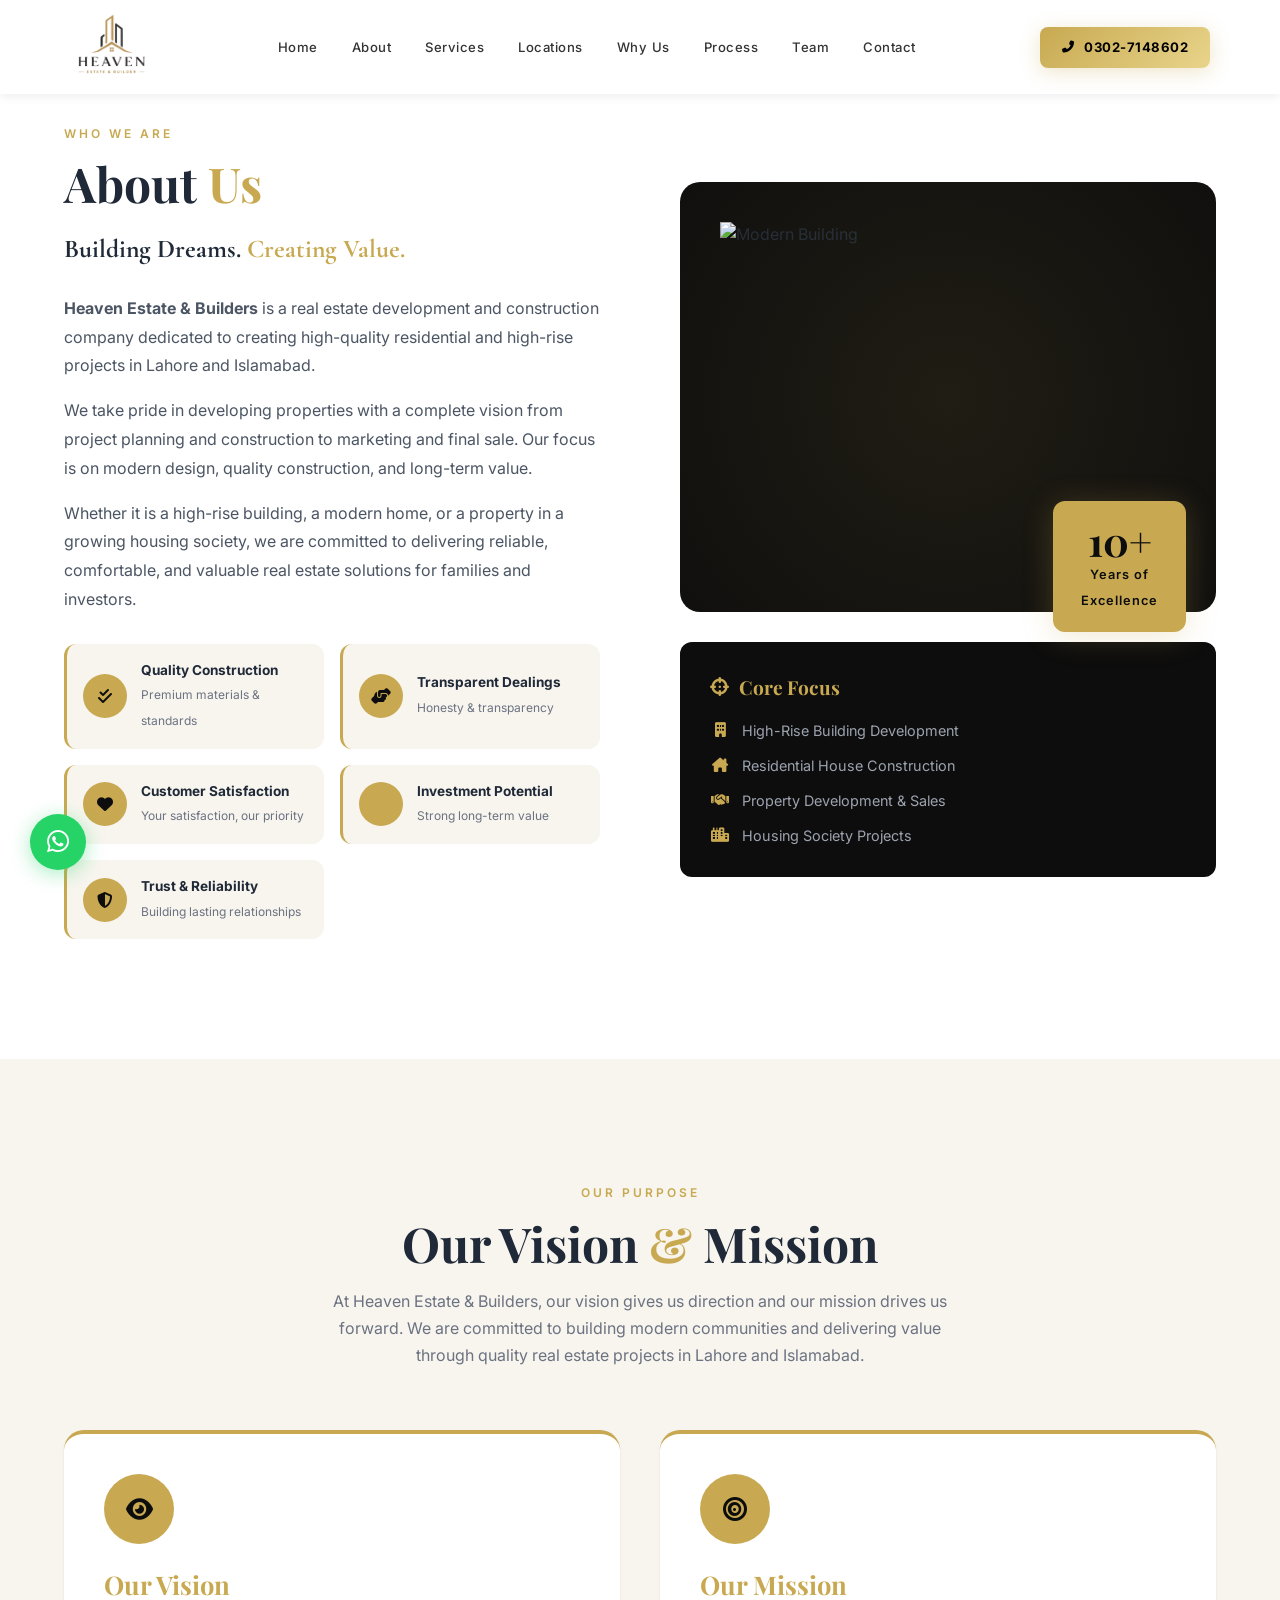
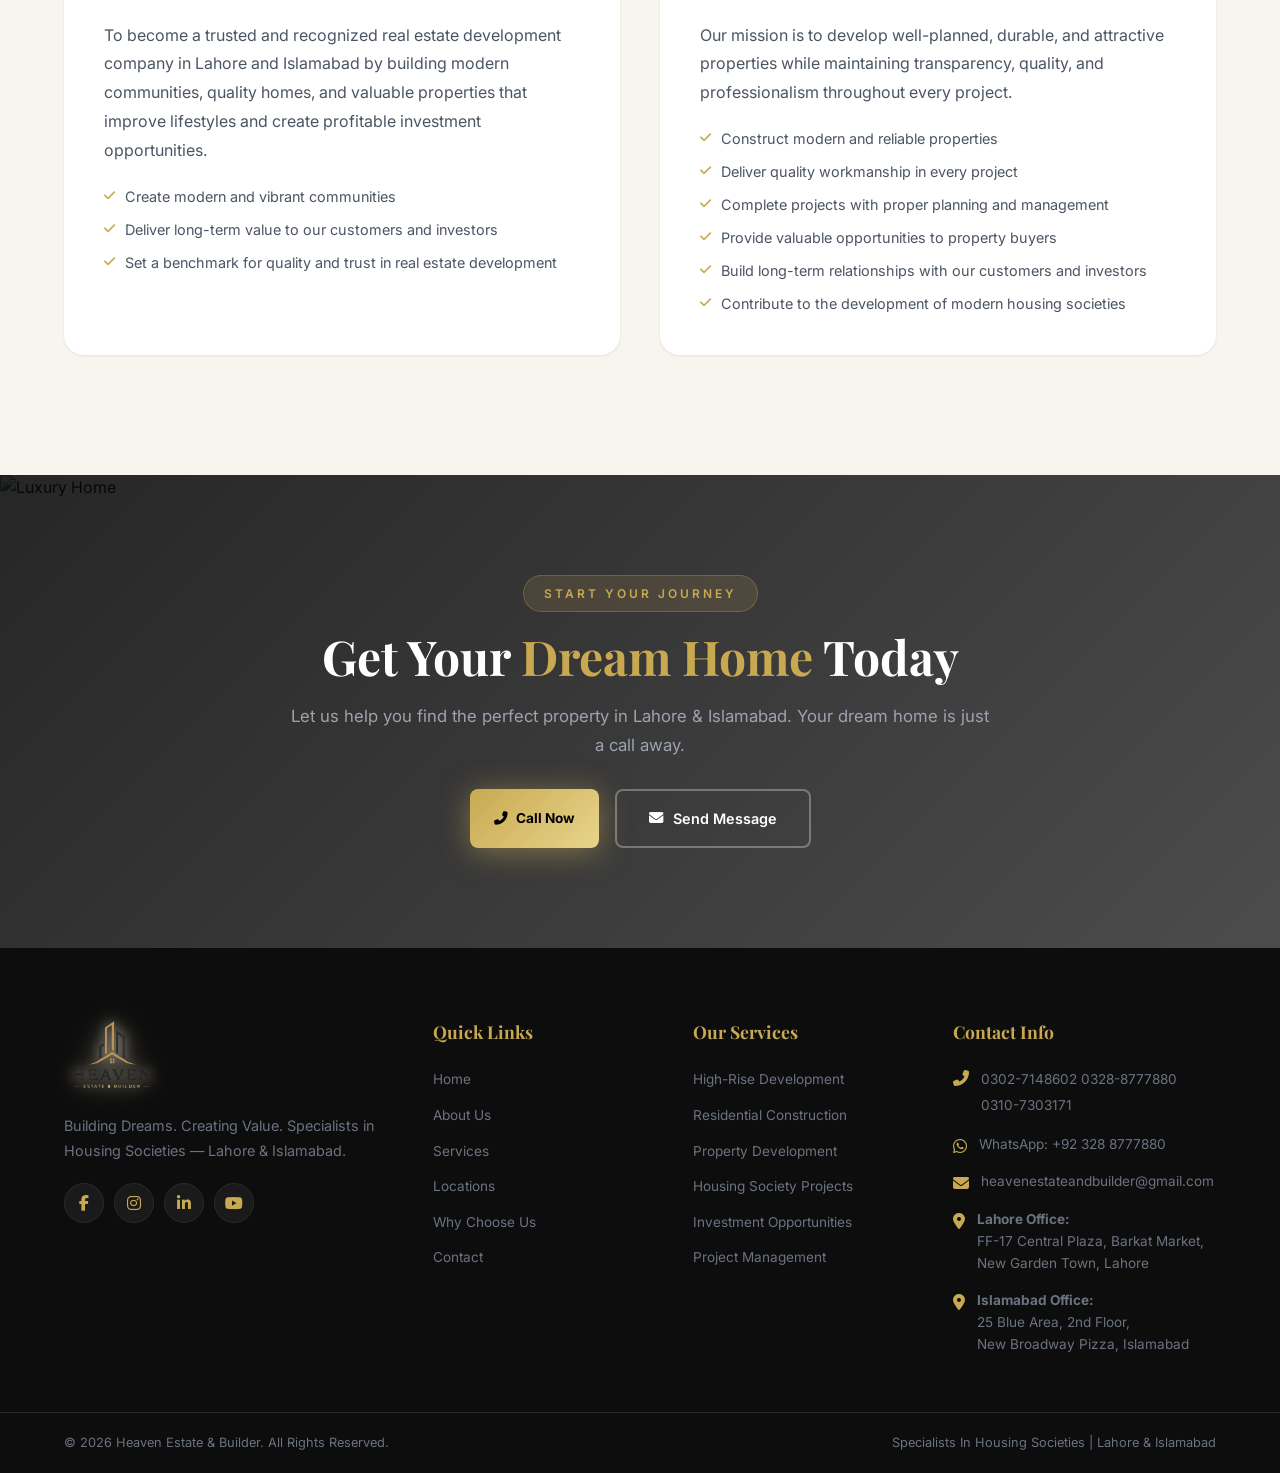
==== commit 9ca5171f: "Team chairman/CEO messages, NK News media logo, WhatsApp, two office addresses" ====
--- a/about.html
+++ b/about.html
@@ -272,8 +272,13 @@
                             <i class="fas fa-phone-alt"></i>
                             <div>
                                 <a href="tel:03027148602">0302-7148602</a>
-                                <a href="tel:03288777880">03288777880</a>
-                            </div>
+                                <a href="tel:03288777880">0328-8777880</a>
+                                <a href="tel:03107303171">0310-7303171</a>
+                            </div>
+                        </div>
+                        <div class="fc-item">
+                            <i class="fab fa-whatsapp"></i>
+                            <a href="https://wa.me/923288777880" target="_blank">WhatsApp: +92 328 8777880</a>
                         </div>
                         <div class="fc-item">
                             <i class="fas fa-envelope"></i>
@@ -281,7 +286,11 @@
                         </div>
                         <div class="fc-item">
                             <i class="fas fa-location-dot"></i>
-                            <p>123 Main Boulevard, DHA Phase 6,<br>Lahore, Punjab, Pakistan</p>
+                            <p><strong>Lahore Office:</strong><br>FF-17 Central Plaza, Barkat Market,<br>New Garden Town, Lahore</p>
+                        </div>
+                        <div class="fc-item">
+                            <i class="fas fa-location-dot"></i>
+                            <p><strong>Islamabad Office:</strong><br>25 Blue Area, 2nd Floor,<br>New Broadway Pizza, Islamabad</p>
                         </div>
                     </div>
                 </div>
--- a/css/style.css
+++ b/css/style.css
@@ -8,24 +8,24 @@
     --gold-light: #E8D48B;
     --gold-dark: #A8893E;
     --gold-rgb: 200, 169, 81;
-    --black: #3B2F2F;
-    --black-soft: #4A3C3C;
-    --black-card: #5C4A4A;
-    --black-border: #6B5A5A;
-    --white: #FFFAF0;
-    --off-white: #FFF8EE;
-    --cream: #F5E6D3;
-    --gray: #7A6B5D;
-    --gray-light: #9C8B7A;
-    --text: #3B2F2F;
-    --text-light: #5C4A4A;
+    --black: #0D0D0D;
+    --black-soft: #141414;
+    --black-card: #1A1A1A;
+    --black-border: #2A2A2A;
+    --white: #FFFFFF;
+    --off-white: #FAFAFA;
+    --cream: #F8F5EF;
+    --gray: #6B7280;
+    --gray-light: #9CA3AF;
+    --text: #1F2937;
+    --text-light: #4B5563;
     --font-heading: 'Playfair Display', Georgia, serif;
     --font-body: 'Inter', -apple-system, sans-serif;
     --font-accent: 'Cormorant Garamond', Georgia, serif;
-    --shadow-sm: 0 1px 3px rgba(59,47,47,0.08);
-    --shadow-md: 0 4px 20px rgba(59,47,47,0.1);
-    --shadow-lg: 0 10px 40px rgba(59,47,47,0.15);
-    --shadow-xl: 0 20px 60px rgba(59,47,47,0.2);
+    --shadow-sm: 0 1px 3px rgba(0,0,0,0.08);
+    --shadow-md: 0 4px 20px rgba(0,0,0,0.1);
+    --shadow-lg: 0 10px 40px rgba(0,0,0,0.15);
+    --shadow-xl: 0 20px 60px rgba(0,0,0,0.2);
     --shadow-gold: 0 4px 30px rgba(var(--gold-rgb), 0.25);
     --radius: 12px;
     --radius-lg: 20px;
@@ -182,18 +182,19 @@
     width: 100%;
     z-index: 1000;
     padding: 12px 0;
-    transition: var(--transition);
-    background: linear-gradient(180deg, rgba(0, 0, 0, 0.8) 0%, rgba(0, 0, 0, 0.2) 100%);
-    backdrop-filter: blur(15px);
-    border-bottom: 1px solid rgba(200, 169, 81, 0.1);
+    transition: background 0.4s ease, padding 0.3s ease, box-shadow 0.4s ease;
+    background: rgba(255, 255, 255, 1);
+    box-shadow: 0 2px 10px rgba(0, 0, 0, 0.08);
+    transform: translateZ(0);
 }
 
 .header.scrolled {
-    background: rgba(0, 0, 0, 0.95);
+    background: rgba(255, 255, 255, 0.45);
     padding: 8px 0;
     backdrop-filter: blur(25px);
-    box-shadow: 0 4px 40px rgba(0, 0, 0, 0.6);
-    border-bottom: 1px solid rgba(200, 169, 81, 0.25);
+    -webkit-backdrop-filter: blur(25px);
+    box-shadow: 0 4px 30px rgba(0, 0, 0, 0.1);
+    border-bottom: 1px solid rgba(200, 169, 81, 0.2);
 }
 
 .header-container {
@@ -212,16 +213,14 @@
 }
 
 .logo-img {
-    height: 55px;
+    height: 70px;
     width: auto;
     object-fit: contain;
-    filter: drop-shadow(0 0 10px rgba(255, 255, 255, 0.9)) drop-shadow(0 0 25px rgba(255, 255, 255, 0.5)) drop-shadow(0 4px 15px rgba(200, 169, 81, 0.5));
     transition: var(--transition);
 }
 
 .logo:hover .logo-img {
     transform: scale(1.08);
-    filter: drop-shadow(0 0 15px rgba(255, 255, 255, 1)) drop-shadow(0 0 40px rgba(255, 255, 255, 0.7)) drop-shadow(0 6px 25px rgba(200, 169, 81, 0.7));
 }
 
 .footer-logo-img {
@@ -255,7 +254,7 @@
 .nav-link {
     font-size: 0.82rem;
     font-weight: 500;
-    color: rgba(255, 255, 255, 0.8);
+    color: #333;
     padding: 10px 16px;
     border-radius: 8px;
     position: relative;
@@ -265,8 +264,8 @@
 
 .nav-link:hover,
 .nav-link.active {
-    color: var(--gold-light);
-    background: rgba(200, 169, 81, 0.12);
+    color: var(--gold-dark);
+    background: rgba(200, 169, 81, 0.1);
 }
 
 .nav-link::after {
@@ -304,7 +303,7 @@
     font-weight: 700;
     font-size: 0.82rem;
     transition: var(--transition);
-    box-shadow: 0 4px 20px rgba(200, 169, 81, 0.4);
+    box-shadow: 0 4px 20px rgba(200, 169, 81, 0.3);
     letter-spacing: 0.5px;
 }
 
@@ -330,7 +329,7 @@
 .menu-toggle span {
     width: 28px;
     height: 2px;
-    background: var(--white);
+    background: #333;
     border-radius: 2px;
     transition: var(--transition);
 }
@@ -481,7 +480,7 @@
     text-align: center;
     max-width: 800px;
     padding: 0 24px;
-    padding-top: 60px;
+    padding-top: 200px;
     padding-bottom: 20px;
 }
 
@@ -1535,6 +1534,80 @@
     color: var(--black);
 }
 
+.leader-card {
+    display: flex;
+    gap: 40px;
+    align-items: center;
+    background: var(--white);
+    border: 1px solid var(--black-border);
+    border-radius: var(--radius-lg);
+    padding: 40px;
+    margin-bottom: 30px;
+    box-shadow: var(--shadow-md);
+}
+
+.leader-card.chairman {
+    flex-direction: row;
+    border-top: 4px solid var(--gold);
+}
+
+.leader-card.ceo {
+    flex-direction: row-reverse;
+    background: var(--off-white);
+}
+
+.leader-photo-wrap {
+    flex-shrink: 0;
+    width: 320px;
+    height: 380px;
+    border-radius: var(--radius);
+    overflow: hidden;
+    border: 3px solid var(--gold);
+}
+
+.leader-photo-wrap.small {
+    width: 180px;
+    height: 220px;
+}
+
+.leader-photo {
+    width: 100%;
+    height: 100%;
+    object-fit: cover;
+}
+
+.leader-body {
+    flex: 1;
+}
+
+.leader-role {
+    color: var(--gold);
+    font-weight: 700;
+    font-size: 0.85rem;
+    letter-spacing: 3px;
+    text-transform: uppercase;
+    display: block;
+    margin-bottom: 8px;
+}
+
+.leader-body h3 {
+    font-family: var(--font-heading);
+    font-size: 2rem;
+    color: var(--text);
+    margin-bottom: 18px;
+}
+
+.leader-message p {
+    color: var(--text-light);
+    line-height: 1.9;
+    margin-bottom: 16px;
+    font-size: 1rem;
+}
+
+.leader-message strong {
+    color: var(--gold-dark);
+}
+
 .owner-shared-message {
     background: var(--black);
     padding: 40px;
@@ -1948,6 +2021,29 @@
     background: var(--gold);
     color: var(--black);
     border-color: var(--gold);
+}
+
+.footer-media-partner {
+    display: flex;
+    align-items: center;
+    gap: 12px;
+    margin: 18px 0 22px;
+}
+
+.footer-media-partner span {
+    font-size: 0.72rem;
+    letter-spacing: 1.5px;
+    text-transform: uppercase;
+    color: var(--gray-light);
+}
+
+.footer-media-logo {
+    height: 36px;
+    width: auto;
+    background: #fff;
+    padding: 5px 10px;
+    border-radius: 6px;
+    object-fit: contain;
 }
 
 .footer-links h4,
@@ -2116,7 +2212,7 @@
     .container { padding: 0 16px; }
 
     .header-container { padding: 0 16px; }
-    .logo-img { height: 45px; }
+    .logo-img { height: 55px; }
 
     .hero-content { padding: 0 16px; padding-bottom: 16px; }
     .hero-badge { padding: 8px 16px; margin-bottom: 14px; }
@@ -2200,6 +2296,10 @@
     .osm-content p { font-size: 1rem; }
     .osm-signatures { flex-direction: column; gap: 16px; }
     .osm-divider { width: 40px; height: 1px; }
+    .leader-card { flex-direction: column !important; text-align: center; padding: 28px 20px; gap: 24px; }
+    .leader-photo-wrap { width: 220px; height: 260px; }
+    .leader-photo-wrap.small { width: 160px; height: 200px; }
+    .leader-body h3 { font-size: 1.6rem; }
     .team-quote { padding: 30px 20px; }
     .team-quote blockquote { font-size: 1.1rem; }
 
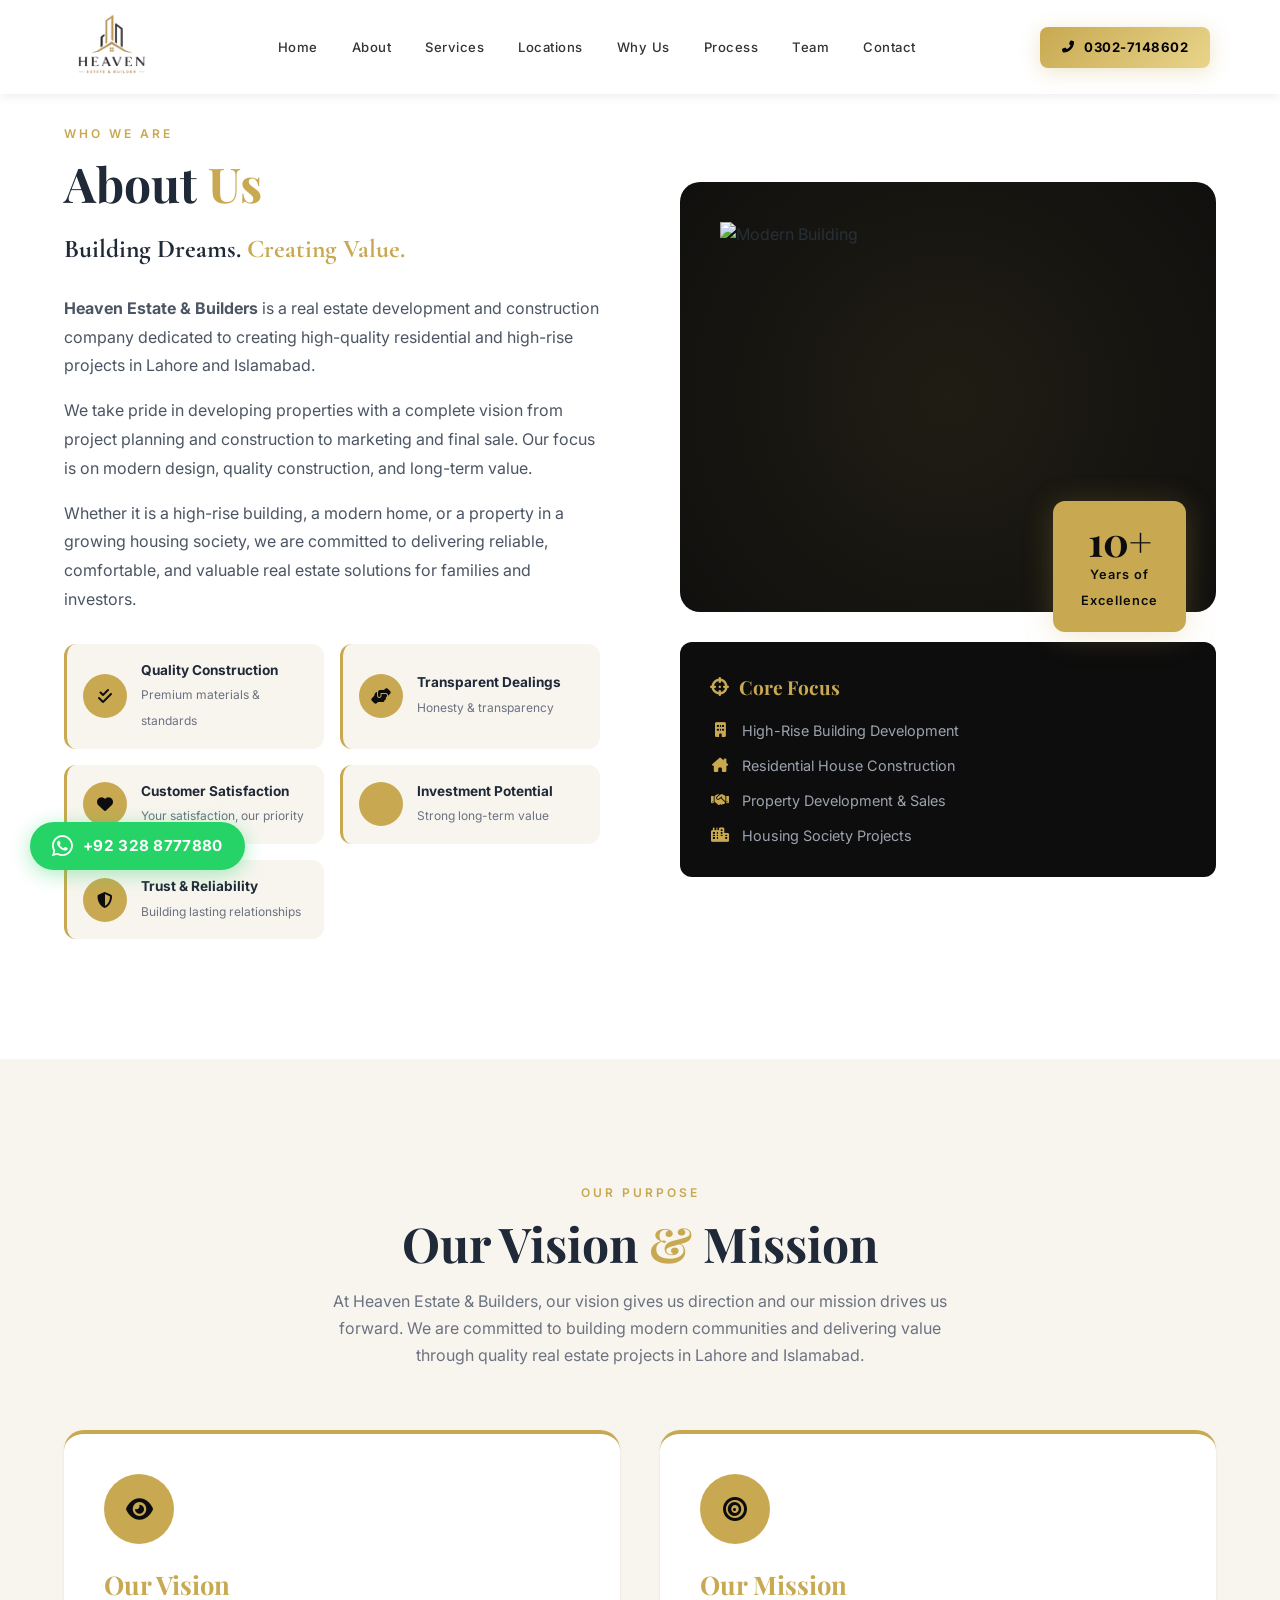
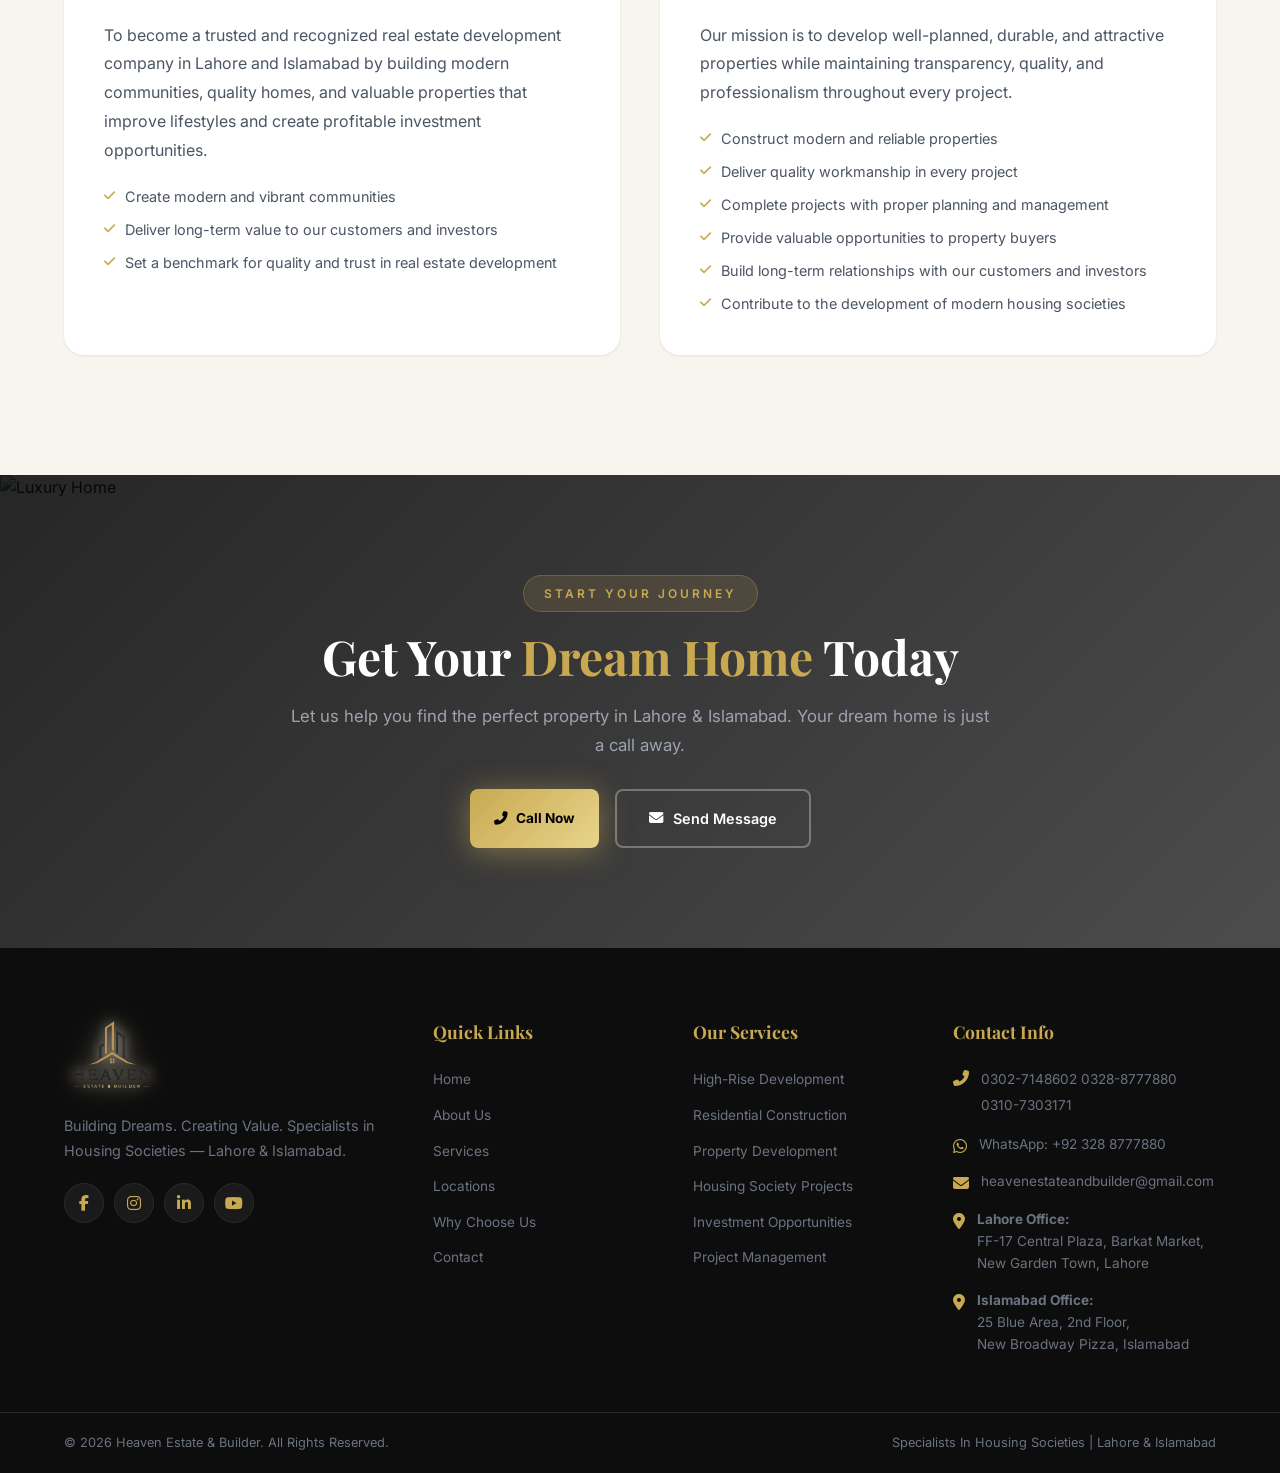
==== commit b0af4bb6: "Professional media partner section + WhatsApp floating button shows number" ====
--- a/about.html
+++ b/about.html
@@ -310,8 +310,9 @@
     </button>
 
     <!-- WhatsApp -->
-    <a href="https://wa.me/923027148602" class="whatsapp-float" target="_blank" aria-label="Chat on WhatsApp">
+    <a href="https://wa.me/923288777880" class="whatsapp-float" target="_blank" aria-label="Chat on WhatsApp">
         <i class="fab fa-whatsapp"></i>
+        <span>+92 328 8777880</span>
     </a>
 
     <script src="js/main.js?v=2"></script>
--- a/css/style.css
+++ b/css/style.css
@@ -1608,6 +1608,67 @@
     color: var(--gold-dark);
 }
 
+.ventures {
+    margin: 10px 0 30px;
+}
+
+.ventures-title {
+    font-family: var(--font-heading);
+    font-size: 1.6rem;
+    color: var(--text);
+    text-align: center;
+    margin-bottom: 28px;
+}
+
+.ventures-grid {
+    display: grid;
+    grid-template-columns: repeat(3, 1fr);
+    gap: 20px;
+}
+
+.venture-card {
+    background: var(--white);
+    border: 1px solid var(--black-border);
+    border-top: 3px solid var(--gold);
+    border-radius: var(--radius);
+    padding: 26px 22px;
+    text-align: center;
+    box-shadow: var(--shadow-sm);
+    transition: var(--transition);
+}
+
+.venture-card:hover {
+    transform: translateY(-6px);
+    box-shadow: var(--shadow-gold);
+    border-color: var(--gold);
+}
+
+.venture-icon {
+    width: 56px;
+    height: 56px;
+    margin: 0 auto 16px;
+    background: linear-gradient(135deg, var(--gold) 0%, var(--gold-light) 100%);
+    border-radius: 50%;
+    display: flex;
+    align-items: center;
+    justify-content: center;
+    color: var(--black);
+    font-size: 1.3rem;
+}
+
+.venture-card h4 {
+    font-family: var(--font-heading);
+    font-size: 1.05rem;
+    color: var(--text);
+    margin-bottom: 10px;
+}
+
+.venture-card p {
+    color: var(--text-light);
+    font-size: 0.9rem;
+    line-height: 1.7;
+}
+
 .owner-shared-message {
     background: var(--black);
     padding: 40px;
@@ -2148,19 +2209,26 @@
     position: fixed;
     bottom: 30px;
     left: 30px;
-    width: 56px;
-    height: 56px;
     background: #25D366;
     color: white;
-    border-radius: 50%;
-    display: flex;
-    align-items: center;
-    justify-content: center;
-    font-size: 1.6rem;
+    border-radius: 50px;
+    display: flex;
+    align-items: center;
+    gap: 10px;
+    padding: 12px 22px;
+    font-size: 1.5rem;
     z-index: 100;
     box-shadow: 0 4px 20px rgba(37, 211, 102, 0.4);
     transition: var(--transition);
     animation: whatsappPulse 2s infinite;
+    text-decoration: none;
+    white-space: nowrap;
+}
+
+.whatsapp-float span {
+    font-size: 0.95rem;
+    font-weight: 700;
+    letter-spacing: 0.3px;
 }
 
 @keyframes whatsappPulse {
@@ -2170,7 +2238,8 @@
 }
 
 .whatsapp-float:hover {
-    transform: scale(1.1);
+    transform: scale(1.05);
+    color: white;
 }
 
 /* ---------- Animations ---------- */
@@ -2190,6 +2259,44 @@
 }
 
 /* ---------- Responsive ---------- */
+/* ---------- Home Ventures / Media / Offices ---------- */
+.ventures-home { background: var(--white); }
+.ventures-home-grid { display: grid; grid-template-columns: repeat(2, 1fr); gap: 24px; max-width: 900px; margin: 0 auto; }
+.vh-card { background: var(--off-white); border: 1px solid var(--black-border); border-radius: var(--radius); padding: 36px 30px; text-align: center; box-shadow: var(--shadow-sm); transition: var(--transition); }
+.vh-card:hover { transform: translateY(-6px); box-shadow: var(--shadow-gold); border-color: var(--gold); }
+.vh-logo { margin-bottom: 18px; }
+.vh-logo-img { height: 70px; width: auto; object-fit: contain; }
+.vh-fallback { display: none; font-size: 2.4rem; color: var(--gold); align-items: center; justify-content: center; }
+.vh-icons { display: flex; justify-content: center; gap: 18px; margin-bottom: 18px; }
+.vh-icons i { width: 60px; height: 60px; background: linear-gradient(135deg, var(--gold) 0%, var(--gold-light) 100%); border-radius: 50%; display: flex; align-items: center; justify-content: center; color: var(--black); font-size: 1.4rem; }
+.vh-card h4 { font-family: var(--font-heading); font-size: 1.3rem; color: var(--text); margin-bottom: 12px; }
+.vh-card p { color: var(--text-light); line-height: 1.8; font-size: 0.95rem; }
+.vh-card strong { color: var(--gold-dark); }
+
+.media-partners { background: var(--black); }
+.media-partners .section-label { color: var(--gold); }
+.media-partners .section-title { color: var(--white); }
+.media-partners .section-desc { color: var(--gray-light); }
+.mp-wrap { display: flex; align-items: center; gap: 30px; background: var(--white); border-radius: var(--radius-lg); padding: 36px 40px; max-width: 760px; margin: 0 auto; box-shadow: var(--shadow-md); }
+.mp-logo-box { flex-shrink: 0; background: #fff; border-radius: 10px; padding: 14px 20px; border: 1px solid var(--black-border); }
+.mp-logo { height: 60px; width: auto; object-fit: contain; }
+.mp-badge { display: inline-flex; align-items: center; gap: 7px; background: linear-gradient(135deg, var(--gold) 0%, var(--gold-light) 100%); color: var(--black); font-size: 0.78rem; font-weight: 700; letter-spacing: 0.5px; text-transform: uppercase; padding: 6px 14px; border-radius: 30px; margin-bottom: 12px; }
+.mp-badge i { font-size: 0.85rem; }
+.mp-name { font-family: var(--font-heading); font-size: 1.5rem; color: var(--text); margin-bottom: 4px; font-weight: 700; }
+.mp-desc { color: var(--text-light); margin-bottom: 14px; font-size: 1rem; }
+.mp-tags { display: flex; gap: 12px; flex-wrap: wrap; }
+.mp-tags span { display: inline-flex; align-items: center; gap: 8px; font-size: 0.85rem; color: var(--gray); background: var(--cream); padding: 6px 14px; border-radius: 20px; }
+
+.offices-home { background: var(--white); }
+.offices-grid { display: grid; grid-template-columns: repeat(2, 1fr); gap: 24px; max-width: 800px; margin: 0 auto; }
+.office-card { background: var(--off-white); border: 1px solid var(--black-border); border-top: 3px solid var(--gold); border-radius: var(--radius); padding: 34px 30px; text-align: center; box-shadow: var(--shadow-sm); transition: var(--transition); }
+.office-card:hover { transform: translateY(-6px); box-shadow: var(--shadow-gold); border-color: var(--gold); }
+.office-icon { width: 56px; height: 56px; margin: 0 auto 16px; background: linear-gradient(135deg, var(--gold) 0%, var(--gold-light) 100%); border-radius: 50%; display: flex; align-items: center; justify-content: center; color: var(--black); font-size: 1.3rem; }
+.office-card h4 { font-family: var(--font-heading); font-size: 1.3rem; color: var(--text); margin-bottom: 12px; }
+.office-card p { color: var(--text-light); line-height: 1.8; margin-bottom: 16px; }
+.office-phone { display: inline-flex; align-items: center; gap: 8px; color: var(--gray); font-size: 0.95rem; font-weight: 600; padding: 8px 18px; background: var(--cream); border-radius: 8px; transition: var(--transition); }
+.office-phone:hover { background: var(--gold); color: var(--black); }
+
 @media (max-width: 1024px) {
     .container { padding: 0 20px; }
     .section { padding: 100px 0; }
@@ -2198,6 +2305,7 @@
     .locations-grid { grid-template-columns: 1fr; }
     .why-grid { grid-template-columns: repeat(2, 1fr); }
     .future-grid { grid-template-columns: repeat(2, 1fr); }
+    .ventures-grid { grid-template-columns: repeat(2, 1fr); }
     .footer-grid { grid-template-columns: repeat(2, 1fr); }
     .hero-stats { gap: 30px; }
     .vm-card { padding: 30px; }
@@ -2300,6 +2408,11 @@
     .leader-photo-wrap { width: 220px; height: 260px; }
     .leader-photo-wrap.small { width: 160px; height: 200px; }
     .leader-body h3 { font-size: 1.6rem; }
+    .ventures-grid { grid-template-columns: 1fr; gap: 16px; }
+    .ventures-title { font-size: 1.3rem; }
+    .ventures-home-grid { grid-template-columns: 1fr; }
+    .offices-grid { grid-template-columns: 1fr; }
+    .mp-wrap { flex-direction: column; text-align: center; padding: 30px 20px; }
     .team-quote { padding: 30px 20px; }
     .team-quote blockquote { font-size: 1.1rem; }
 
@@ -2358,7 +2471,8 @@
 
     .mobile-nav-list a { font-size: 1.5rem; }
 
-    .whatsapp-float { width: 50px; height: 50px; font-size: 1.4rem; bottom: 20px; left: 20px; }
+    .whatsapp-float { font-size: 1.3rem; padding: 10px 16px; bottom: 20px; left: 20px; }
+    .whatsapp-float span { font-size: 0.82rem; }
     .back-to-top { width: 42px; height: 42px; bottom: 20px; right: 20px; }
 
     [data-animate] { opacity: 1 !important; transform: none !important; transition: none !important; }
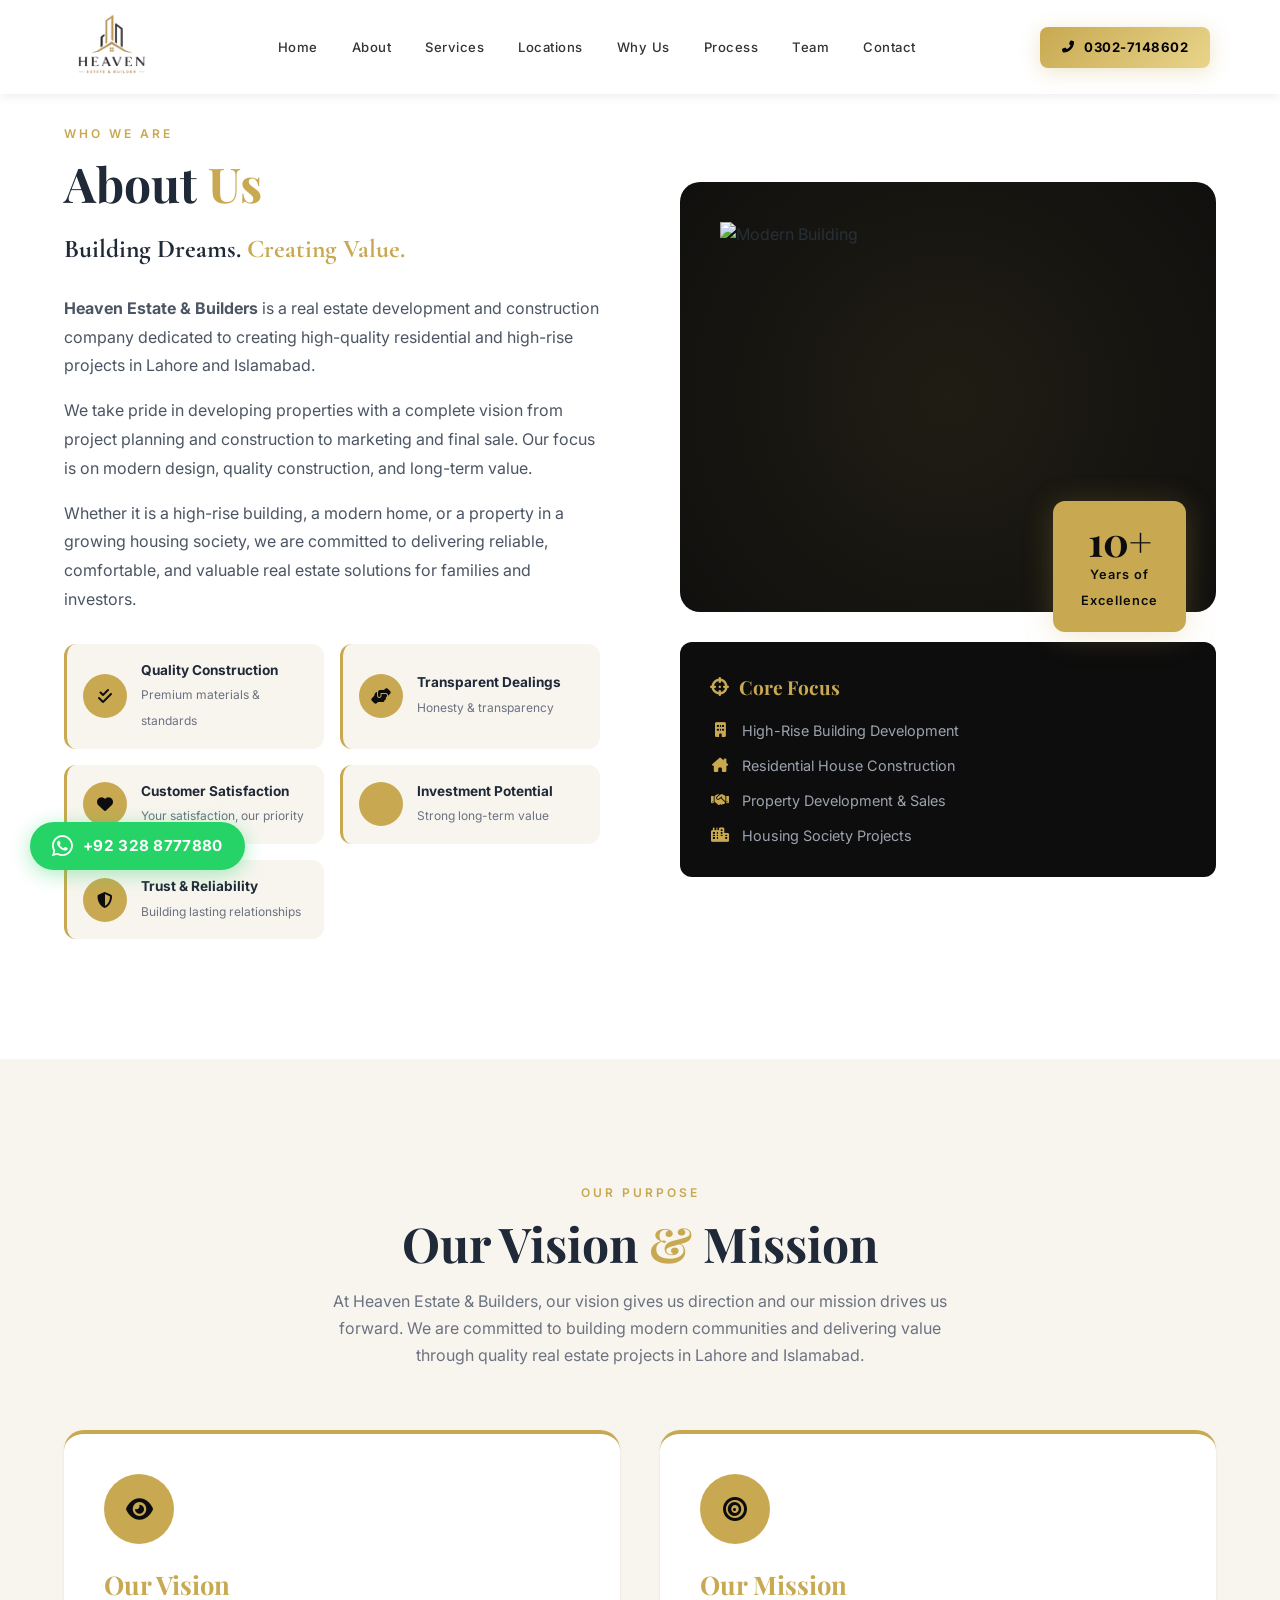
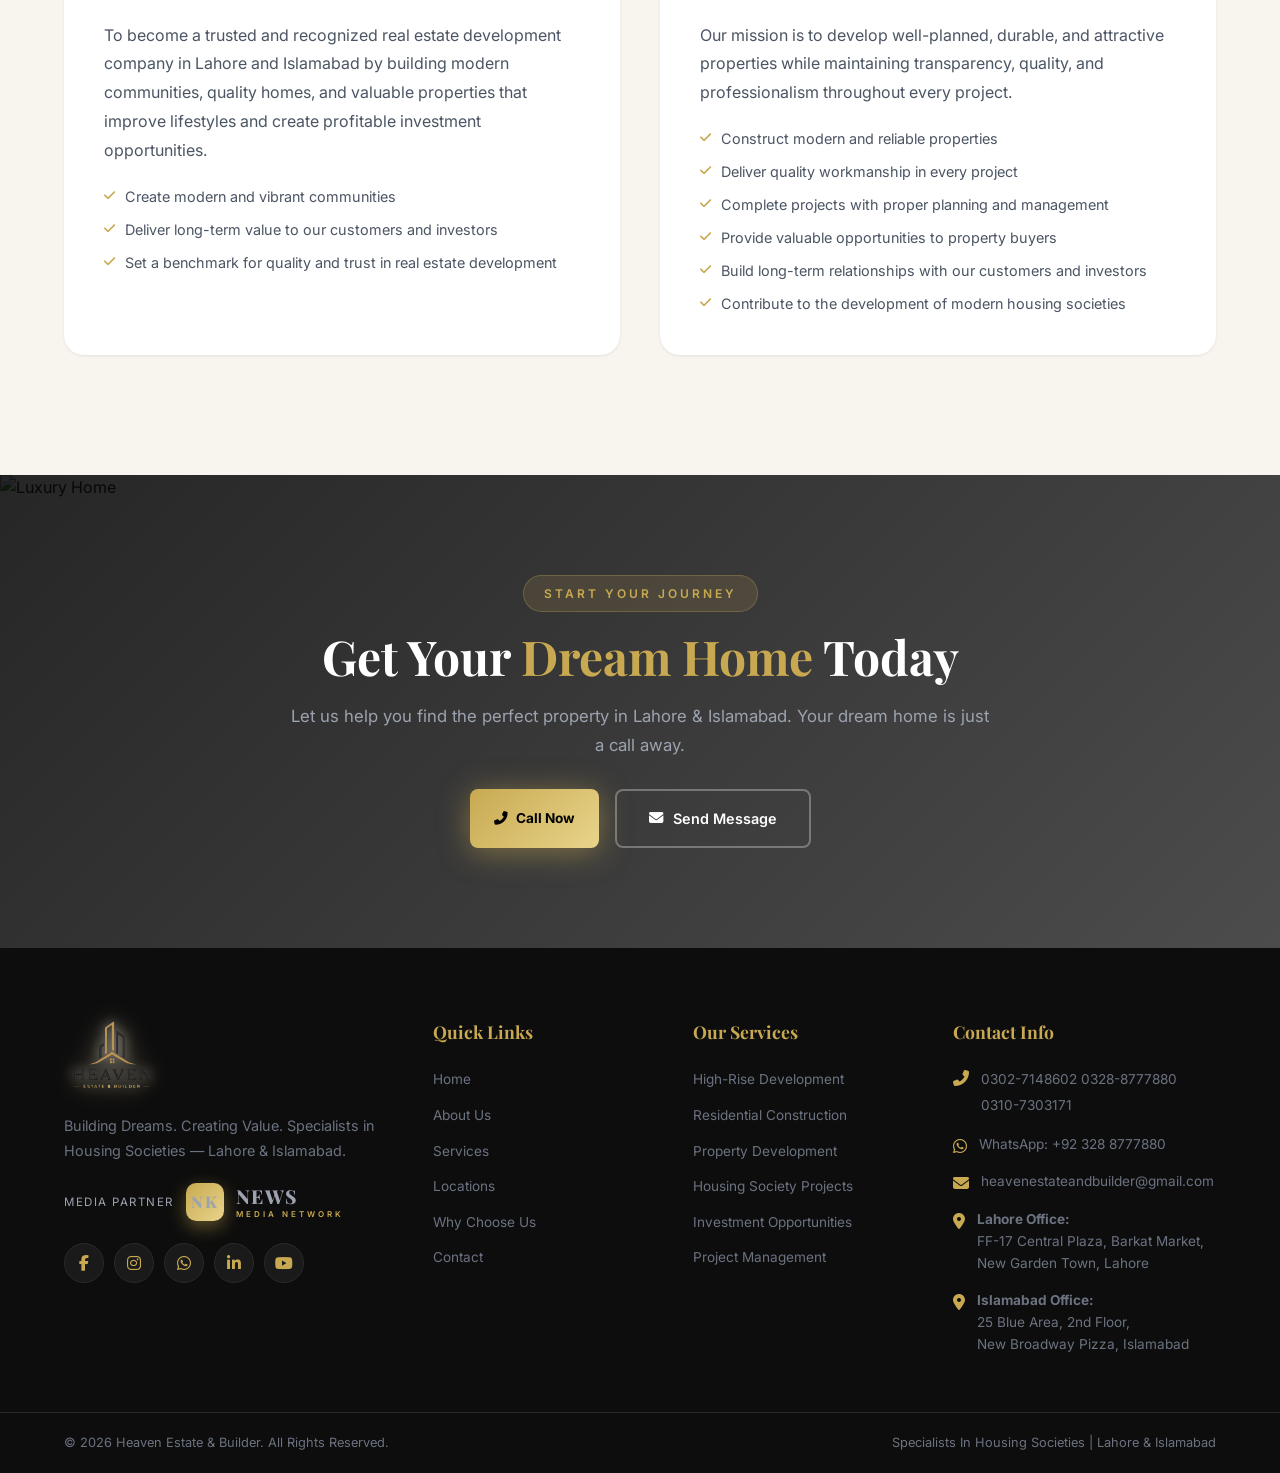
==== commit 815ffc96: "Replace NK News image with beautiful CSS logo; add media partner + WhatsApp to all footers" ====
--- a/about.html
+++ b/about.html
@@ -237,9 +237,17 @@
                             <img src="images/Logo.png" alt="Heaven Estate & Builder" class="footer-logo-img">
                         </a>
                         <p>Building Dreams. Creating Value. Specialists in Housing Societies — Lahore & Islamabad.</p>
+                        <div class="footer-media-partner">
+                            <span>Media Partner</span>
+                            <div class="nk-logo sm">
+                                <span class="nk-mark">NK</span>
+                                <span class="nk-word">NEWS</span>
+                            </div>
+                        </div>
                         <div class="footer-social">
                             <a href="#"><i class="fab fa-facebook-f"></i></a>
                             <a href="#"><i class="fab fa-instagram"></i></a>
+                            <a href="https://wa.me/923288777880" target="_blank"><i class="fab fa-whatsapp"></i></a>
                             <a href="#"><i class="fab fa-linkedin-in"></i></a>
                             <a href="#"><i class="fab fa-youtube"></i></a>
                         </div>
--- a/css/style.css
+++ b/css/style.css
@@ -2098,13 +2098,65 @@
     color: var(--gray-light);
 }
 
-.footer-media-logo {
-    height: 36px;
-    width: auto;
-    background: #fff;
-    padding: 5px 10px;
-    border-radius: 6px;
-    object-fit: contain;
+/* ---------- NK News Logo (CSS) ---------- */
+.nk-logo {
+    display: inline-flex;
+    align-items: center;
+    gap: 12px;
+    text-decoration: none;
+}
+
+.nk-mark {
+    width: 58px;
+    height: 58px;
+    border-radius: 14px;
+    background: linear-gradient(135deg, var(--gold) 0%, var(--gold-light) 100%);
+    color: var(--black);
+    font-family: var(--font-heading);
+    font-weight: 800;
+    font-size: 1.5rem;
+    letter-spacing: 1px;
+    display: flex;
+    align-items: center;
+    justify-content: center;
+    box-shadow: 0 6px 18px rgba(200, 169, 81, 0.45);
+}
+
+.nk-word {
+    font-family: var(--font-heading);
+    font-weight: 800;
+    font-size: 1.8rem;
+    letter-spacing: 2px;
+    line-height: 1;
+    color: var(--text);
+}
+
+.nk-word::after {
+    content: "MEDIA NETWORK";
+    display: block;
+    font-family: var(--font-body);
+    font-weight: 600;
+    font-size: 0.6rem;
+    letter-spacing: 4px;
+    color: var(--gold);
+    margin-top: 4px;
+}
+
+.nk-logo.sm .nk-mark {
+    width: 38px;
+    height: 38px;
+    font-size: 1rem;
+    border-radius: 10px;
+}
+
+.nk-logo.sm .nk-word {
+    font-size: 1.2rem;
+    letter-spacing: 1.5px;
+}
+
+.nk-logo.sm .nk-word::after {
+    font-size: 0.5rem;
+    letter-spacing: 3px;
 }
 
 .footer-links h4,
@@ -2273,17 +2325,20 @@
 .vh-card p { color: var(--text-light); line-height: 1.8; font-size: 0.95rem; }
 .vh-card strong { color: var(--gold-dark); }
 
-.media-partners { background: var(--black); }
-.media-partners .section-label { color: var(--gold); }
-.media-partners .section-title { color: var(--white); }
-.media-partners .section-desc { color: var(--gray-light); }
-.mp-wrap { display: flex; align-items: center; gap: 30px; background: var(--white); border-radius: var(--radius-lg); padding: 36px 40px; max-width: 760px; margin: 0 auto; box-shadow: var(--shadow-md); }
-.mp-logo-box { flex-shrink: 0; background: #fff; border-radius: 10px; padding: 14px 20px; border: 1px solid var(--black-border); }
-.mp-logo { height: 60px; width: auto; object-fit: contain; }
-.mp-badge { display: inline-flex; align-items: center; gap: 7px; background: linear-gradient(135deg, var(--gold) 0%, var(--gold-light) 100%); color: var(--black); font-size: 0.78rem; font-weight: 700; letter-spacing: 0.5px; text-transform: uppercase; padding: 6px 14px; border-radius: 30px; margin-bottom: 12px; }
-.mp-badge i { font-size: 0.85rem; }
-.mp-name { font-family: var(--font-heading); font-size: 1.5rem; color: var(--text); margin-bottom: 4px; font-weight: 700; }
-.mp-desc { color: var(--text-light); margin-bottom: 14px; font-size: 1rem; }
+.media-partners { background: var(--black); padding: 90px 0; }
+.mp-card { display: flex; align-items: center; gap: 40px; background: #fff; border-radius: var(--radius-lg); padding: 44px 48px; max-width: 880px; margin: 0 auto; box-shadow: 0 20px 60px rgba(0,0,0,0.35); }
+.mp-left { flex: 1; }
+.mp-eyebrow { display: inline-block; font-size: 0.75rem; letter-spacing: 3px; text-transform: uppercase; color: var(--gold); font-weight: 700; margin-bottom: 10px; }
+.mp-heading { font-family: var(--font-heading); font-size: 2rem; color: var(--text); margin-bottom: 12px; }
+.mp-sub { color: var(--text-light); line-height: 1.8; margin-bottom: 20px; font-size: 0.98rem; }
+.mp-divider { width: 1px; height: 120px; background: var(--black-border); }
+.mp-right { display: flex; flex-direction: column; align-items: center; gap: 16px; }
+.mp-logo-box { background: #fff; border: 1px solid var(--black-border); border-radius: 12px; padding: 18px 26px; display: flex; align-items: center; justify-content: center; }
+.mp-logo { height: 64px; width: auto; object-fit: contain; }
+.mp-badge { display: inline-flex; align-items: center; gap: 7px; background: linear-gradient(135deg, var(--gold) 0%, var(--gold-light) 100%); color: var(--black); font-size: 0.75rem; font-weight: 700; letter-spacing: 0.5px; text-transform: uppercase; padding: 7px 16px; border-radius: 30px; }
+.mp-badge i { font-size: 0.82rem; }
+.mp-tags { display: flex; gap: 12px; flex-wrap: wrap; }
+.mp-tags span { display: inline-flex; align-items: center; gap: 8px; font-size: 0.85rem; color: var(--gray); background: var(--cream); padding: 7px 16px; border-radius: 20px; }
 .mp-tags { display: flex; gap: 12px; flex-wrap: wrap; }
 .mp-tags span { display: inline-flex; align-items: center; gap: 8px; font-size: 0.85rem; color: var(--gray); background: var(--cream); padding: 6px 14px; border-radius: 20px; }
 
@@ -2322,7 +2377,7 @@
     .header-container { padding: 0 16px; }
     .logo-img { height: 55px; }
 
-    .hero-content { padding: 0 16px; padding-bottom: 16px; }
+    .hero-content { padding: 0 16px; padding-top: 120px; padding-bottom: 16px; }
     .hero-badge { padding: 8px 16px; margin-bottom: 14px; }
     .hero-badge span { font-size: 0.6rem; letter-spacing: 2px; }
     .hero-title { margin-bottom: 10px; }
@@ -2412,7 +2467,9 @@
     .ventures-title { font-size: 1.3rem; }
     .ventures-home-grid { grid-template-columns: 1fr; }
     .offices-grid { grid-template-columns: 1fr; }
-    .mp-wrap { flex-direction: column; text-align: center; padding: 30px 20px; }
+    .mp-card { flex-direction: column; text-align: center; padding: 34px 24px; gap: 26px; }
+    .mp-divider { width: 80px; height: 1px; }
+    .mp-right { width: 100%; }
     .team-quote { padding: 30px 20px; }
     .team-quote blockquote { font-size: 1.1rem; }
 
@@ -2489,6 +2546,13 @@
 @media (max-width: 480px) {
     .section { padding: 60px 0; }
 
+    .hero-content { padding-top: 100px; }
+    .mp-card { padding: 28px 18px; }
+    .mp-heading { font-size: 1.6rem; }
+    .mp-logo { height: 52px; }
+    .vh-logo-img { height: 56px; }
+    .office-card { padding: 26px 20px; }
+
     .title-line-1 { font-size: 2rem; letter-spacing: 3px; }
     .title-line-2 { font-size: 0.75rem; letter-spacing: 3px; }
     .hero-tagline { font-size: 0.95rem; }
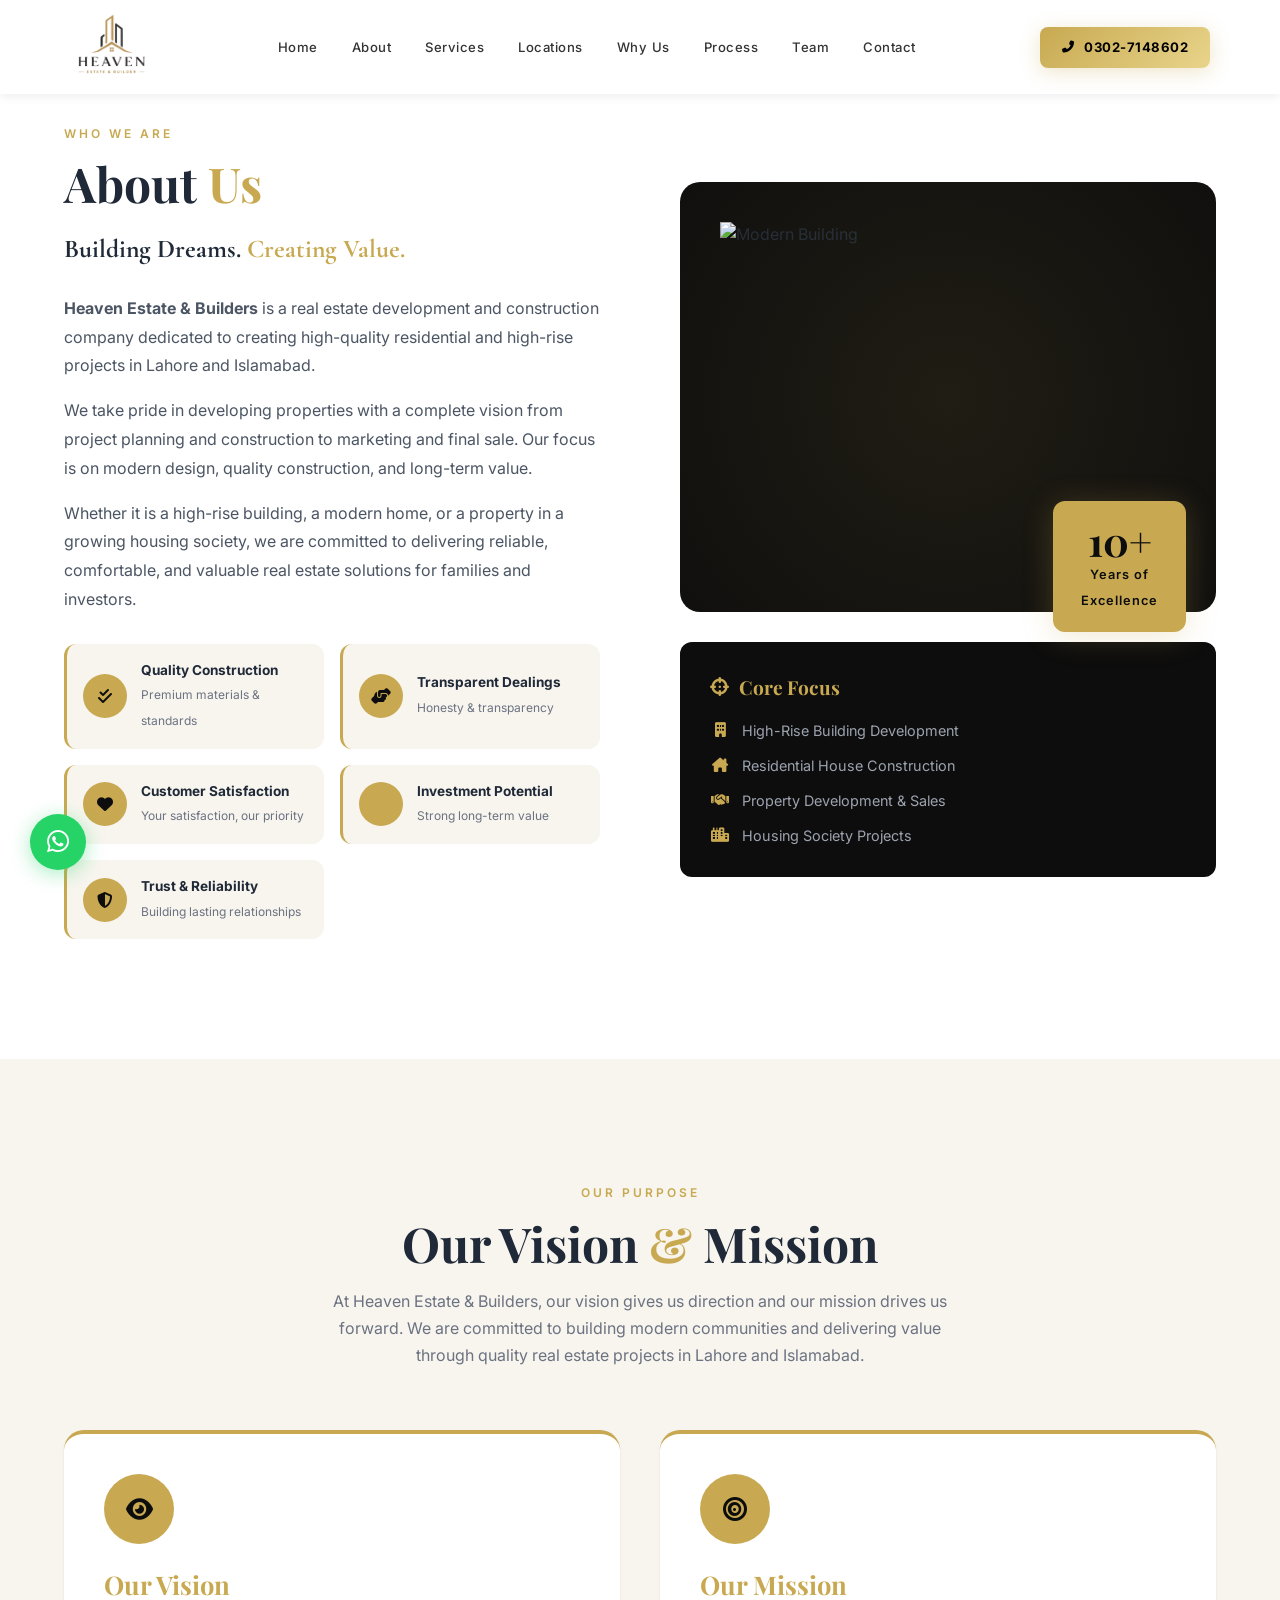
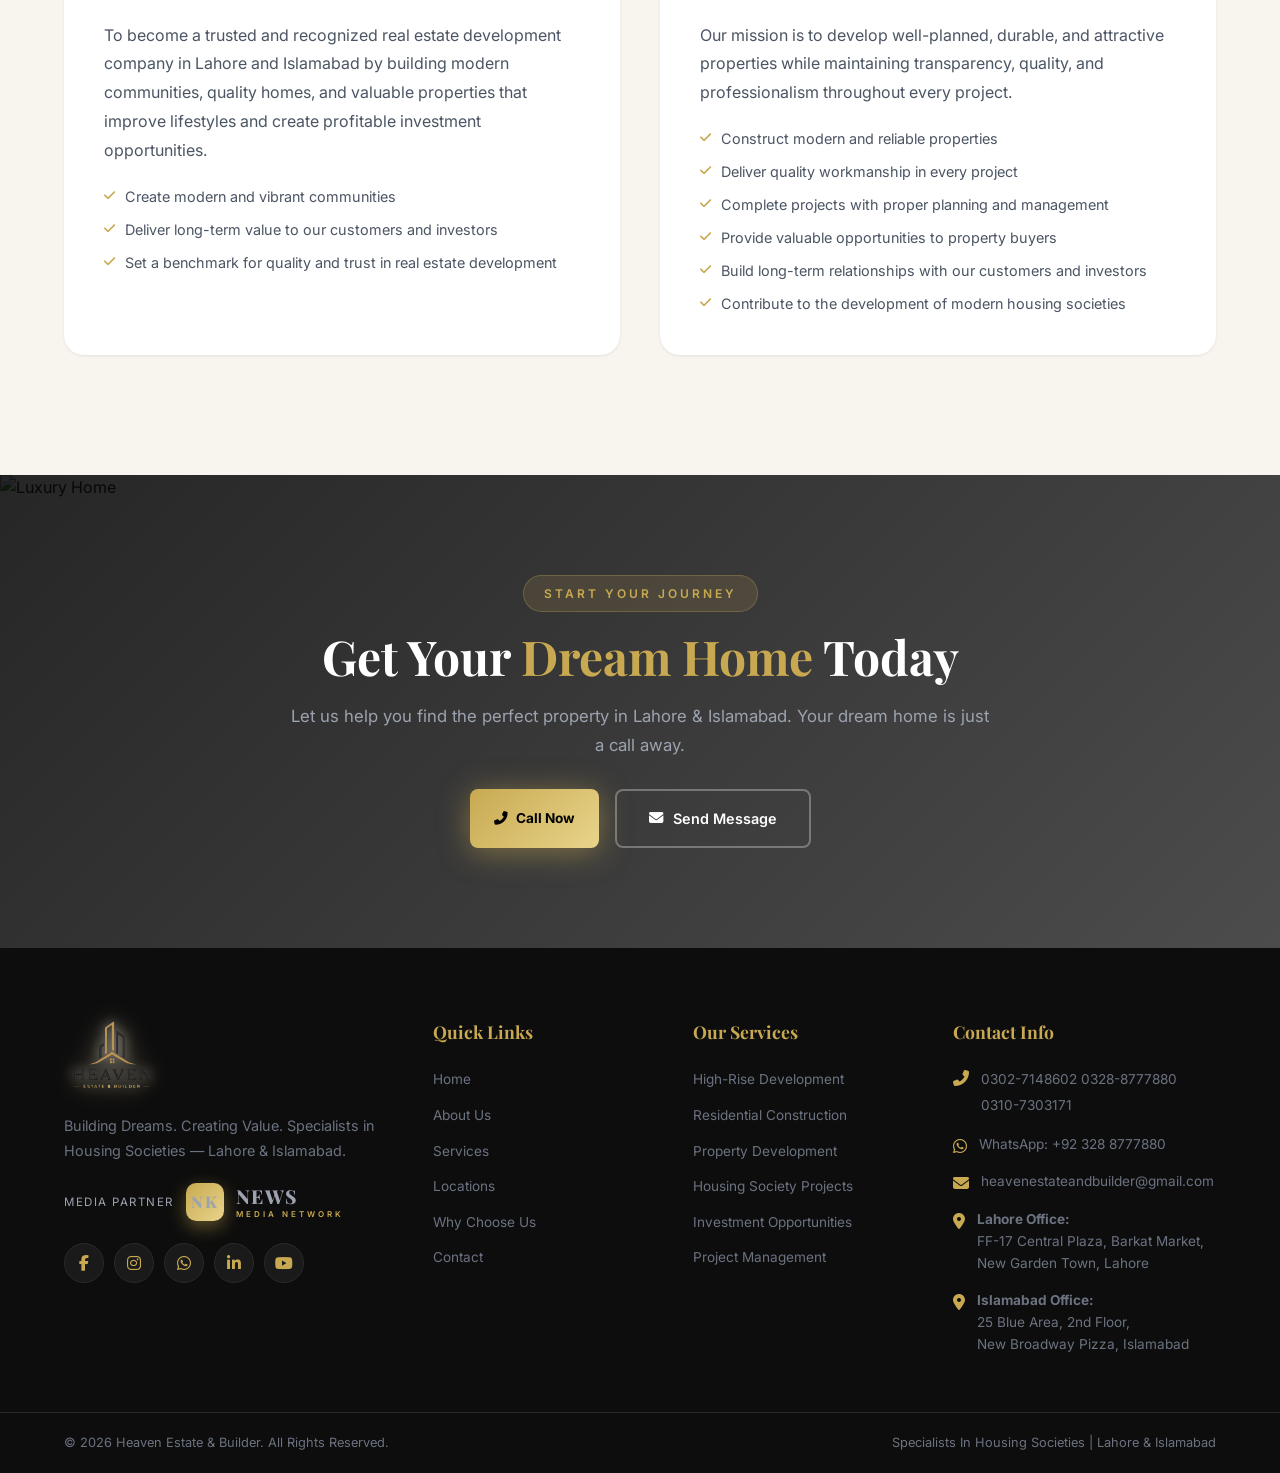
==== commit f37391da: "WhatsApp floating button: icon only (no number label)" ====
--- a/about.html
+++ b/about.html
@@ -320,7 +320,6 @@
     <!-- WhatsApp -->
     <a href="https://wa.me/923288777880" class="whatsapp-float" target="_blank" aria-label="Chat on WhatsApp">
         <i class="fab fa-whatsapp"></i>
-        <span>+92 328 8777880</span>
     </a>
 
     <script src="js/main.js?v=2"></script>
--- a/css/style.css
+++ b/css/style.css
@@ -2261,26 +2261,24 @@
     position: fixed;
     bottom: 30px;
     left: 30px;
+    width: 56px;
+    height: 56px;
     background: #25D366;
     color: white;
-    border-radius: 50px;
-    display: flex;
-    align-items: center;
-    gap: 10px;
-    padding: 12px 22px;
-    font-size: 1.5rem;
+    border-radius: 50%;
+    display: flex;
+    align-items: center;
+    justify-content: center;
+    font-size: 1.6rem;
     z-index: 100;
     box-shadow: 0 4px 20px rgba(37, 211, 102, 0.4);
     transition: var(--transition);
     animation: whatsappPulse 2s infinite;
     text-decoration: none;
-    white-space: nowrap;
 }
 
 .whatsapp-float span {
-    font-size: 0.95rem;
-    font-weight: 700;
-    letter-spacing: 0.3px;
+    display: none;
 }
 
 @keyframes whatsappPulse {
@@ -2290,7 +2288,7 @@
 }
 
 .whatsapp-float:hover {
-    transform: scale(1.05);
+    transform: scale(1.1);
     color: white;
 }
 
@@ -2528,8 +2526,7 @@
 
     .mobile-nav-list a { font-size: 1.5rem; }
 
-    .whatsapp-float { font-size: 1.3rem; padding: 10px 16px; bottom: 20px; left: 20px; }
-    .whatsapp-float span { font-size: 0.82rem; }
+    .whatsapp-float { width: 50px; height: 50px; font-size: 1.4rem; bottom: 20px; left: 20px; }
     .back-to-top { width: 42px; height: 42px; bottom: 20px; right: 20px; }
 
     [data-animate] { opacity: 1 !important; transform: none !important; transition: none !important; }
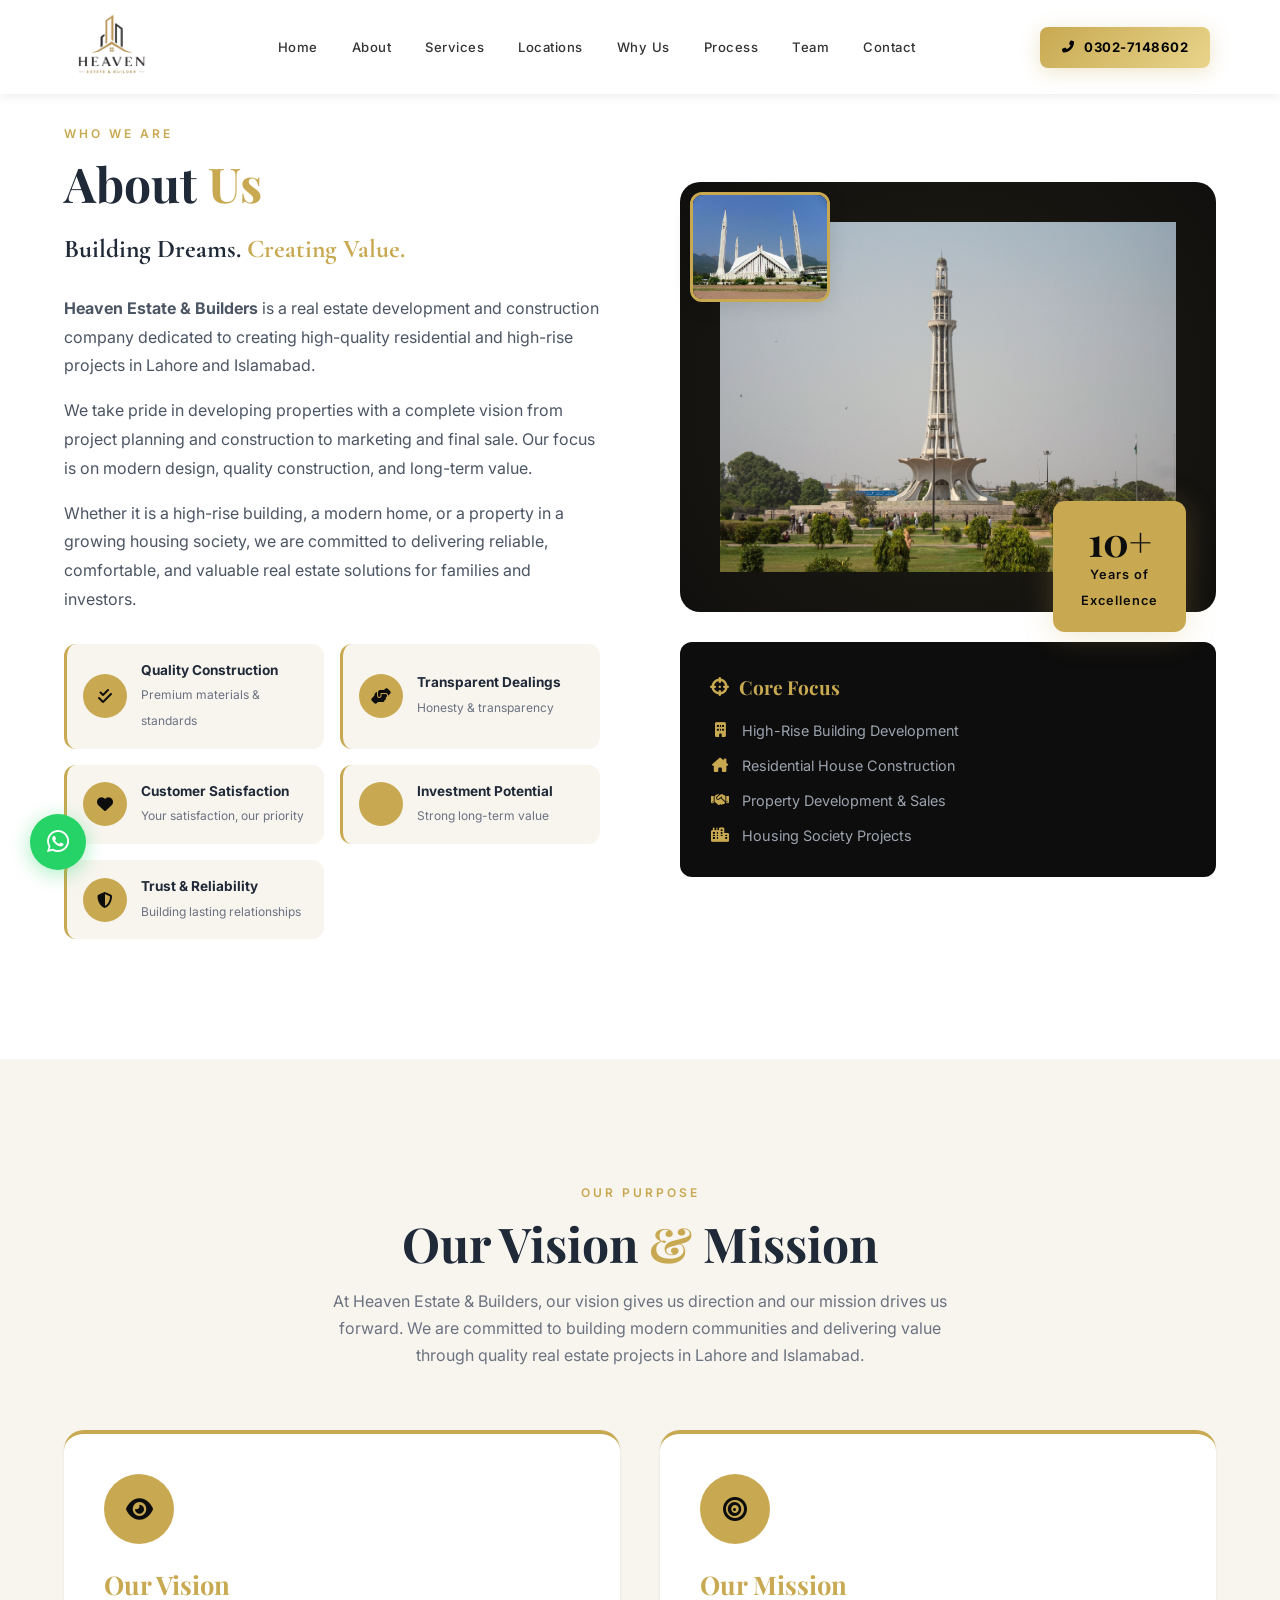
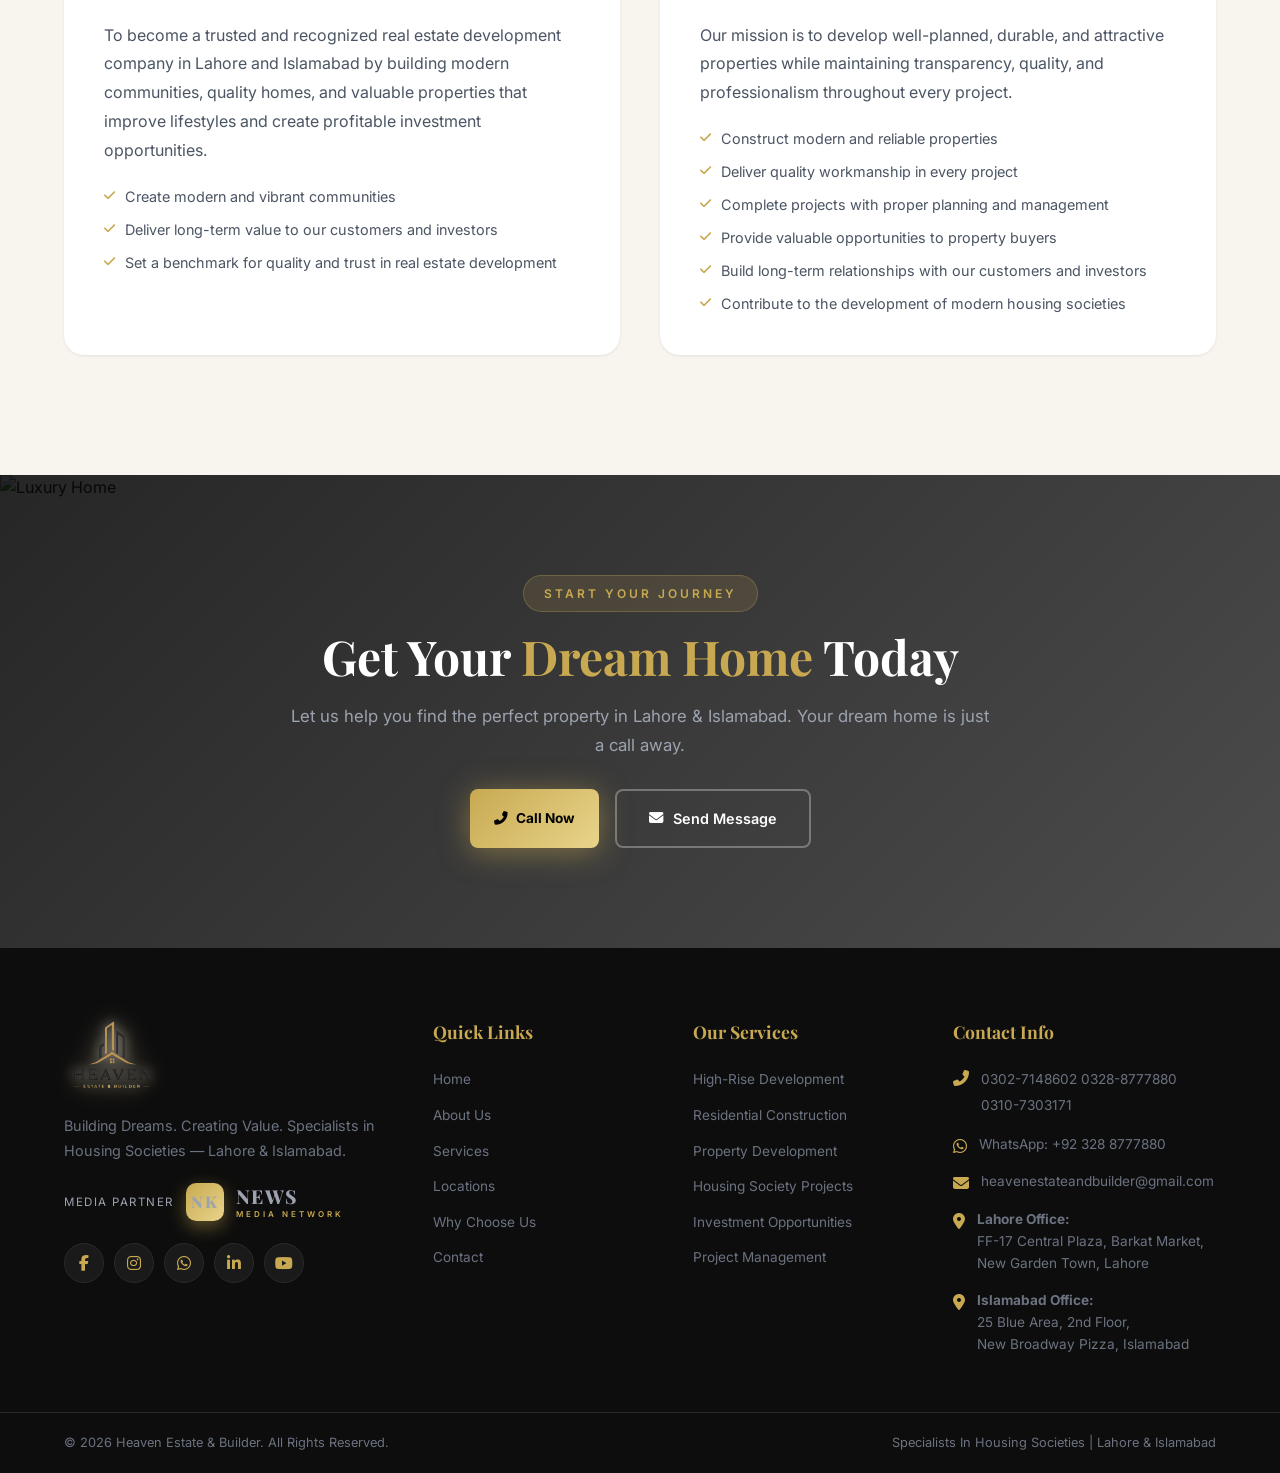
==== commit 79ba930f: "Add Pakistani building images (Minar-e-Pakistan + Faisal Masjid) to About page" ====
--- a/about.html
+++ b/about.html
@@ -141,7 +141,10 @@
                 <div class="about-visual" data-animate="fade-left">
                     <div class="about-image-stack">
                         <div class="about-img-main">
-                            <img src="https://images.unsplash.com/photo-1545324418-cc1a3fa10c00?w=600&q=80" alt="Modern Building" class="about-building-img">
+                            <img src="images/Minar e Pakistan.jpg" alt="Minar-e-Pakistan, Lahore" class="about-building-img">
+                        </div>
+                        <div class="about-img-secondary">
+                            <img src="images/Faisal Masjid.jpg" alt="Faisal Mosque, Islamabad">
                         </div>
                         <div class="about-experience">
                             <span class="exp-number">10+</span>
--- a/css/style.css
+++ b/css/style.css
@@ -840,6 +840,25 @@
     z-index: 2;
 }
 
+.about-img-secondary {
+    position: absolute;
+    top: 10px;
+    left: 10px;
+    width: 140px;
+    height: 110px;
+    border-radius: var(--radius);
+    overflow: hidden;
+    border: 3px solid var(--gold);
+    box-shadow: var(--shadow-md);
+    z-index: 3;
+}
+
+.about-img-secondary img {
+    width: 100%;
+    height: 100%;
+    object-fit: cover;
+}
+
 .exp-number {
     display: block;
     font-family: var(--font-heading);
@@ -2568,6 +2587,7 @@
 
     .about-img-main { padding: 20px; }
     .about-building-img { height: 200px; }
+    .about-img-secondary { width: 105px; height: 82px; top: 6px; left: 6px; }
     .exp-number { font-size: 2rem; }
     .exp-text { font-size: 0.7rem; }
 
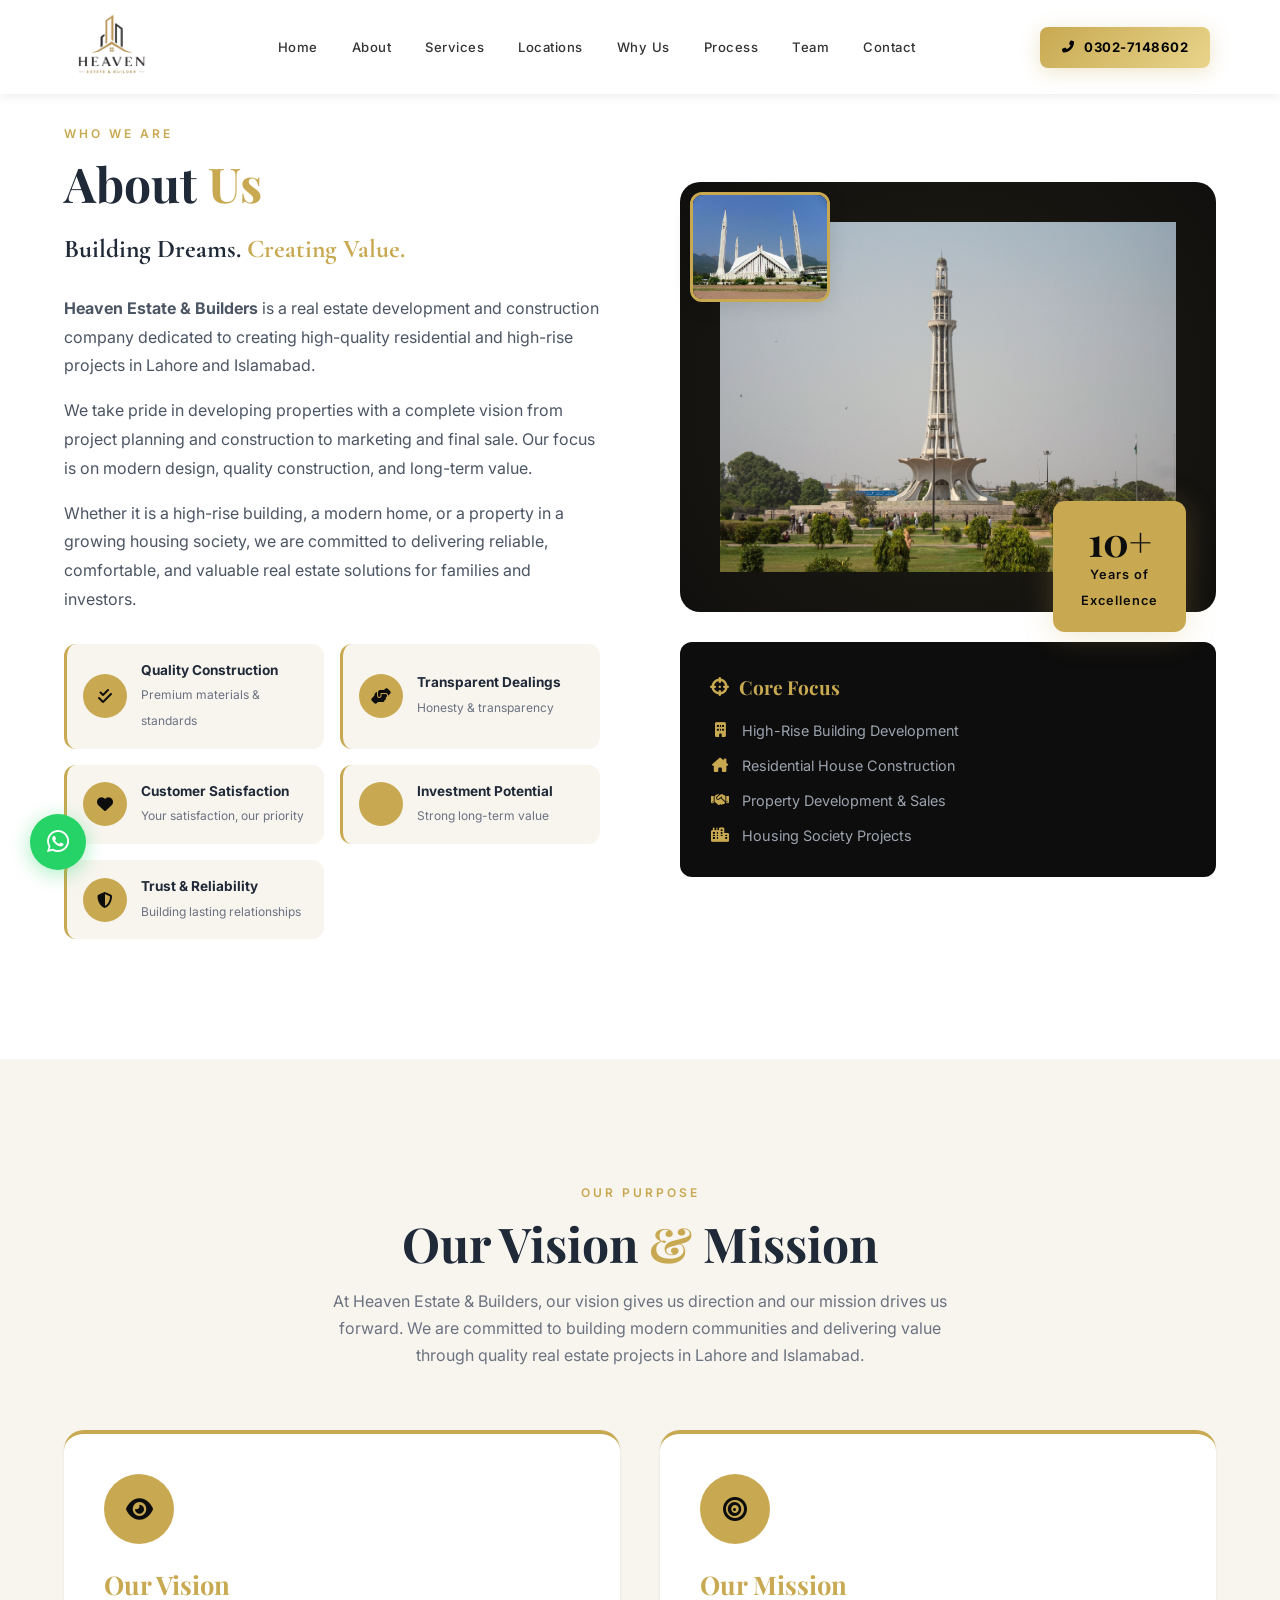
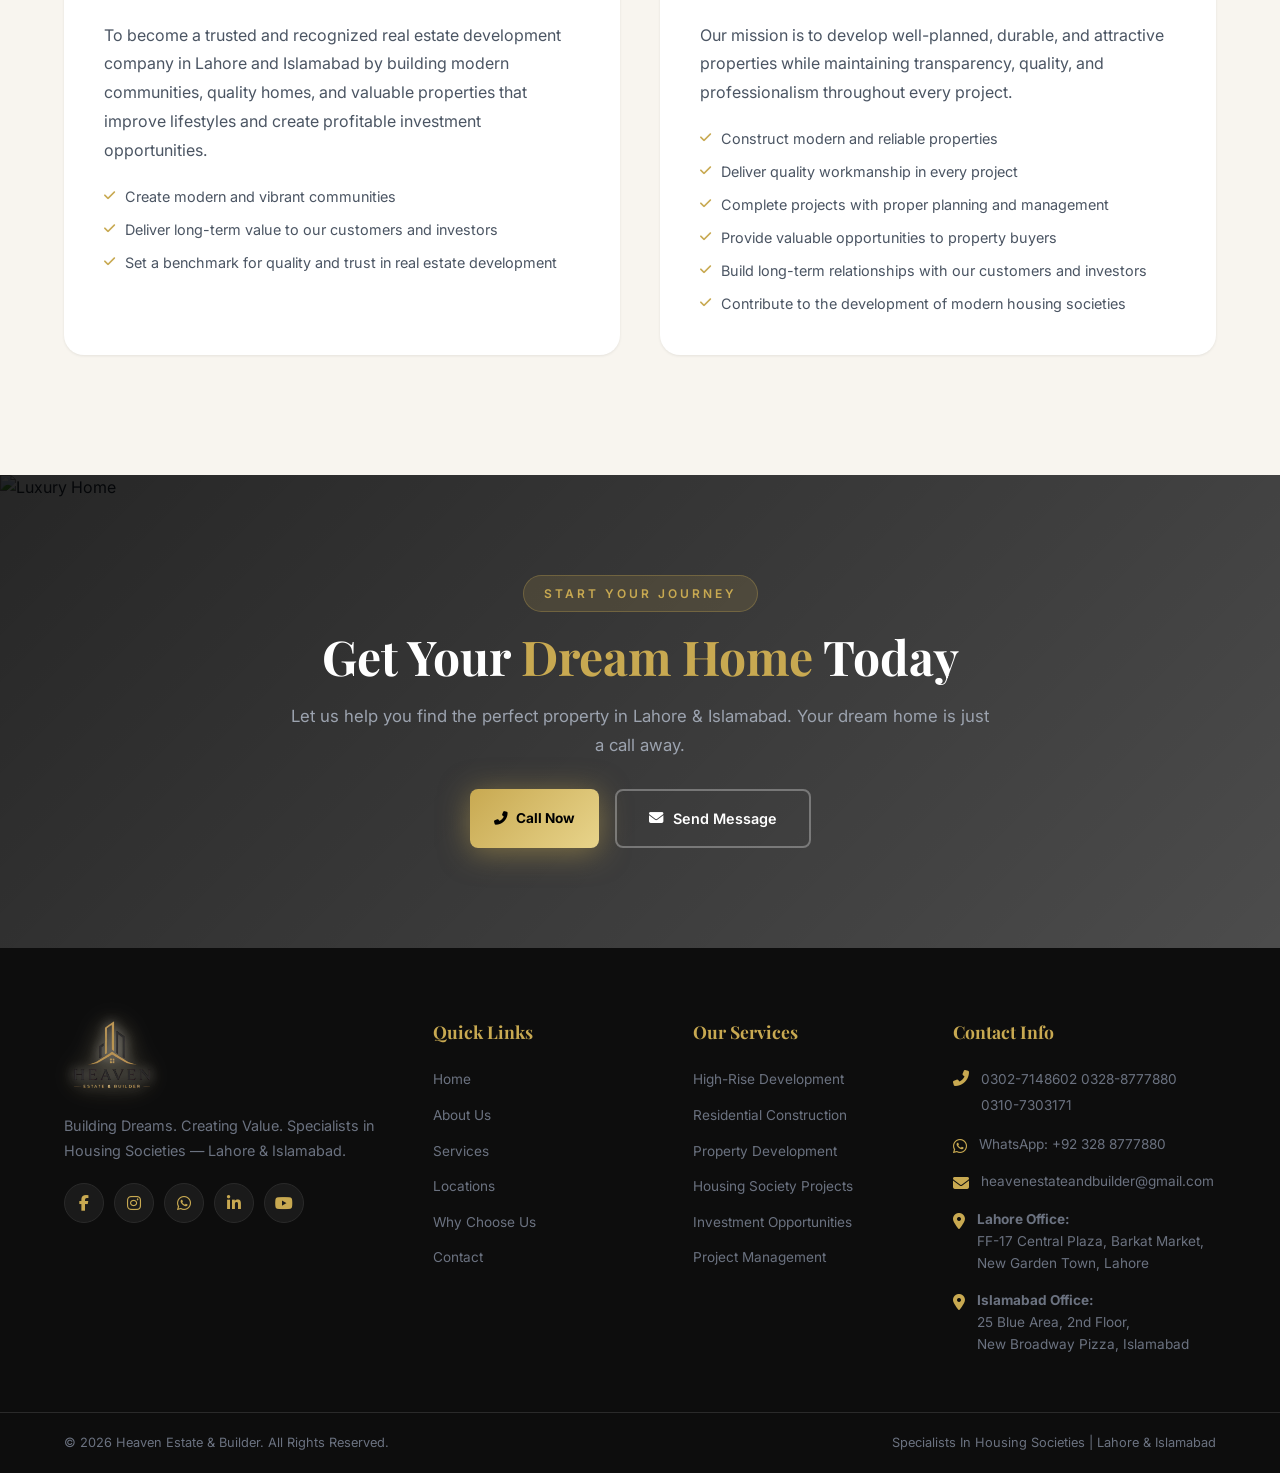
==== commit 5649fbcb: "Remove Media Partner block from all footers" ====
--- a/about.html
+++ b/about.html
@@ -240,13 +240,6 @@
                             <img src="images/Logo.png" alt="Heaven Estate & Builder" class="footer-logo-img">
                         </a>
                         <p>Building Dreams. Creating Value. Specialists in Housing Societies — Lahore & Islamabad.</p>
-                        <div class="footer-media-partner">
-                            <span>Media Partner</span>
-                            <div class="nk-logo sm">
-                                <span class="nk-mark">NK</span>
-                                <span class="nk-word">NEWS</span>
-                            </div>
-                        </div>
                         <div class="footer-social">
                             <a href="#"><i class="fab fa-facebook-f"></i></a>
                             <a href="#"><i class="fab fa-instagram"></i></a>
--- a/css/style.css
+++ b/css/style.css
@@ -730,6 +730,7 @@
 
 /* ---------- About ---------- */
 .about { background: var(--white); overflow: hidden; }
+.about-home { background: #EBE5C2; }
 
 .about-grid {
     display: grid;
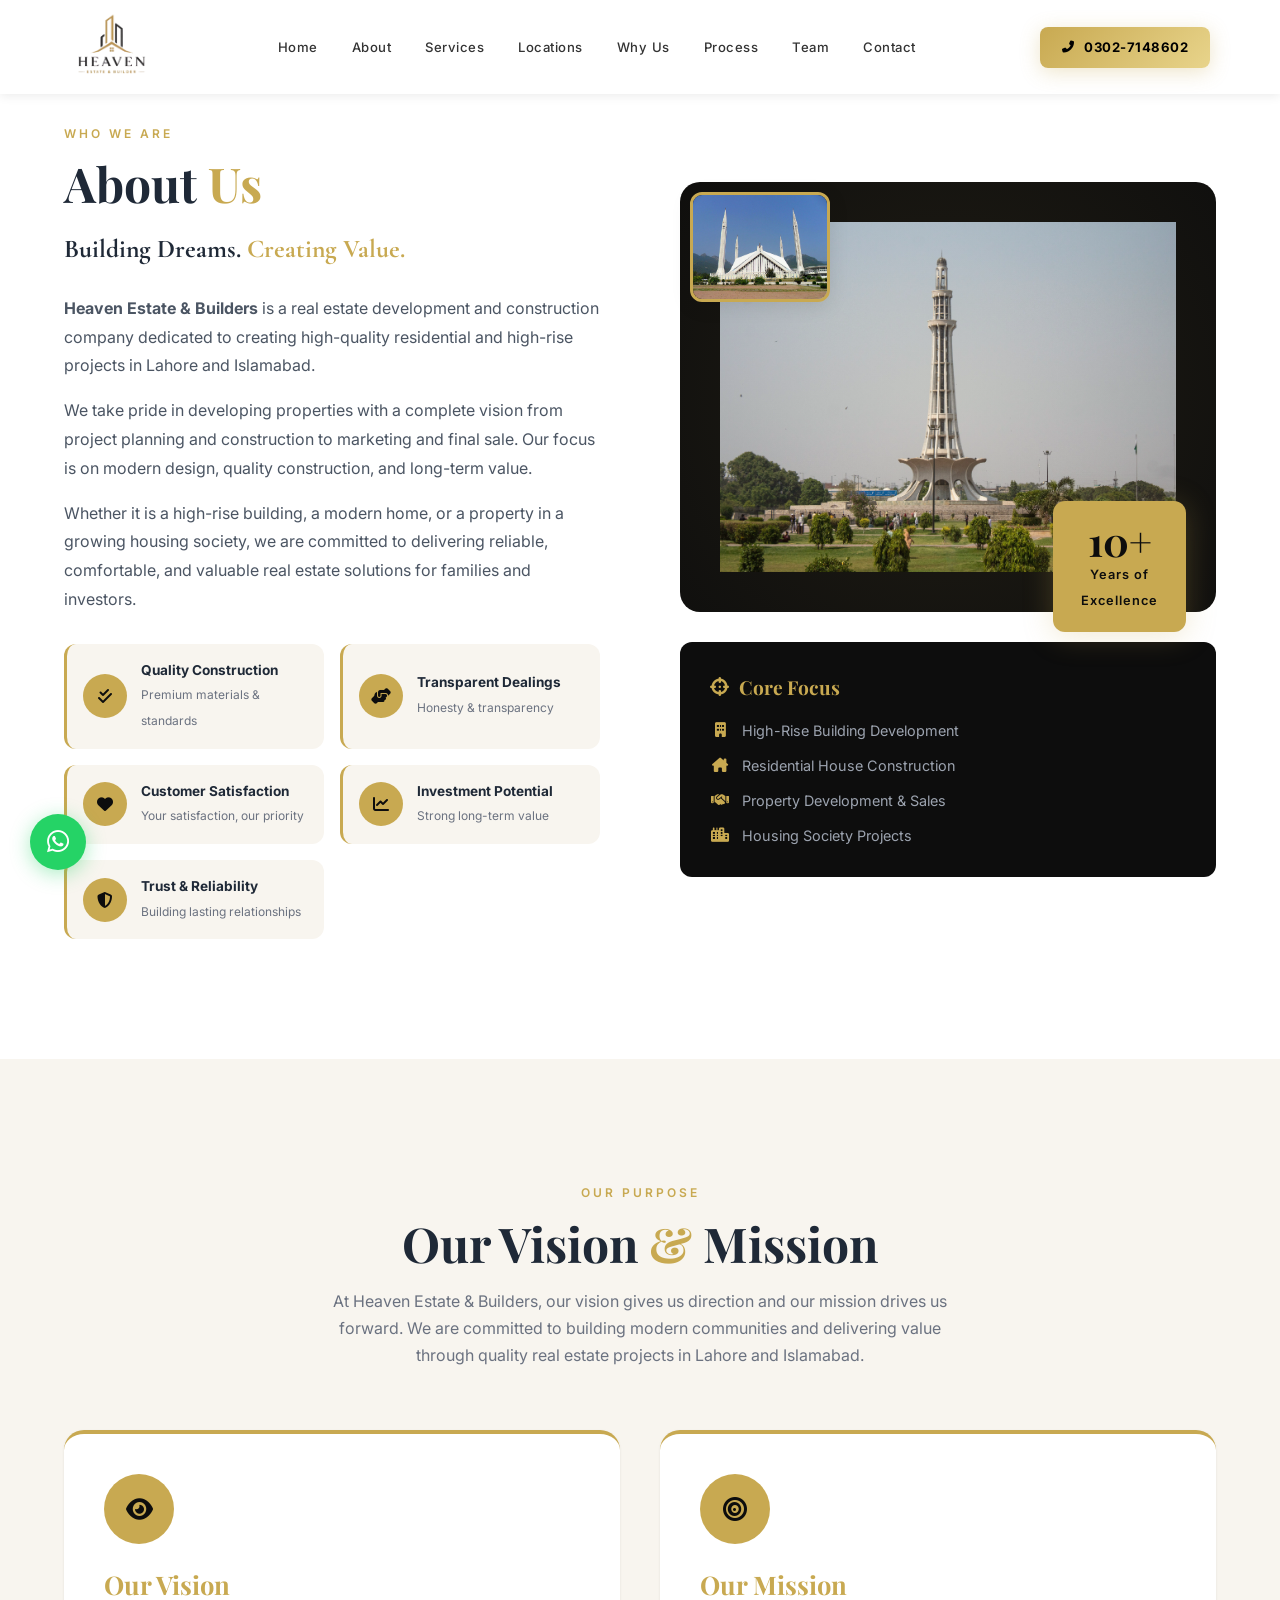
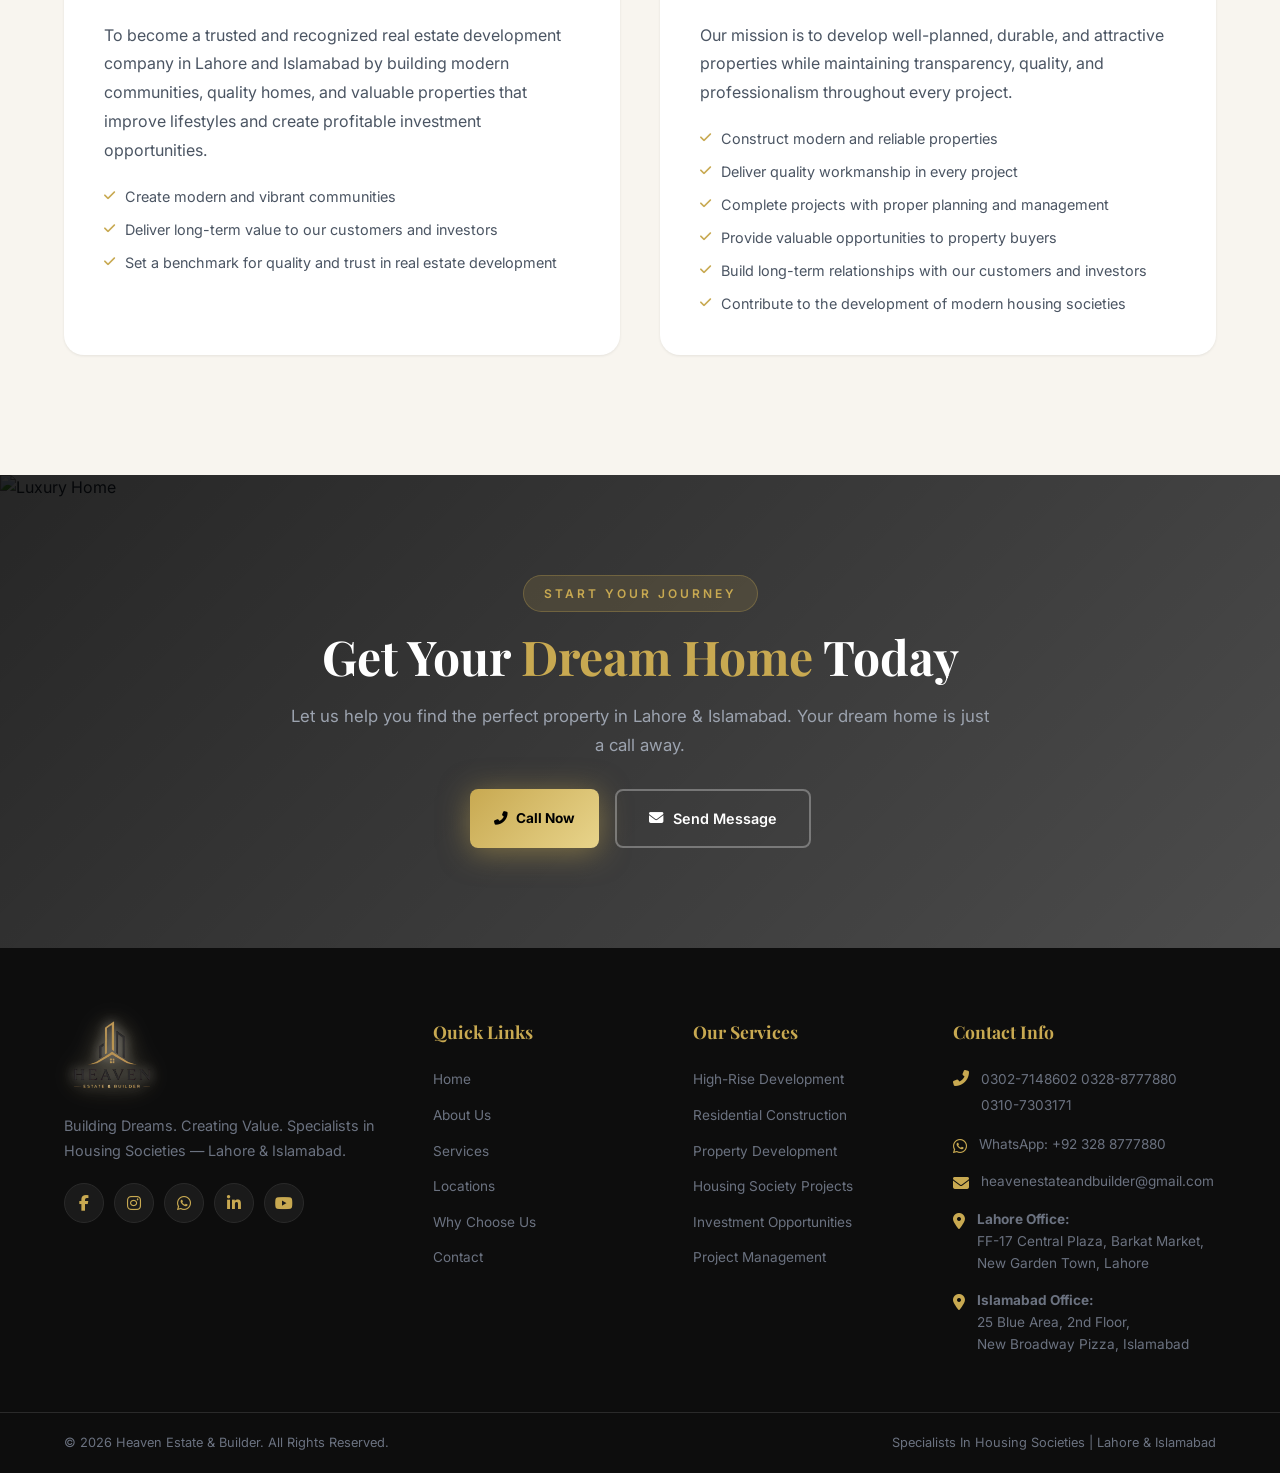
==== commit 86f07fab: "Investment Potential icon -> fa-chart-line (clear investment icon)" ====
--- a/about.html
+++ b/about.html
@@ -123,7 +123,7 @@
                             </div>
                         </div>
                         <div class="value-item">
-                            <div class="value-icon"><i class="fas fa-trending-up"></i></div>
+                            <div class="value-icon"><i class="fas fa-chart-line"></i></div>
                             <div class="value-content">
                                 <strong>Investment Potential</strong>
                                 <span>Strong long-term value</span>
--- a/css/style.css
+++ b/css/style.css
@@ -2352,7 +2352,7 @@
 .mp-divider { width: 1px; height: 120px; background: var(--black-border); }
 .mp-right { display: flex; flex-direction: column; align-items: center; gap: 16px; }
 .mp-logo-box { background: #fff; border: 1px solid var(--black-border); border-radius: 12px; padding: 18px 26px; display: flex; align-items: center; justify-content: center; }
-.mp-logo { height: 64px; width: auto; object-fit: contain; }
+.mp-logo { height: 96px; width: auto; object-fit: contain; }
 .mp-badge { display: inline-flex; align-items: center; gap: 7px; background: linear-gradient(135deg, var(--gold) 0%, var(--gold-light) 100%); color: var(--black); font-size: 0.75rem; font-weight: 700; letter-spacing: 0.5px; text-transform: uppercase; padding: 7px 16px; border-radius: 30px; }
 .mp-badge i { font-size: 0.82rem; }
 .mp-tags { display: flex; gap: 12px; flex-wrap: wrap; }
@@ -2566,7 +2566,7 @@
     .hero-content { padding-top: 100px; }
     .mp-card { padding: 28px 18px; }
     .mp-heading { font-size: 1.6rem; }
-    .mp-logo { height: 52px; }
+    .mp-logo { height: 70px; }
     .vh-logo-img { height: 56px; }
     .office-card { padding: 26px 20px; }
 
